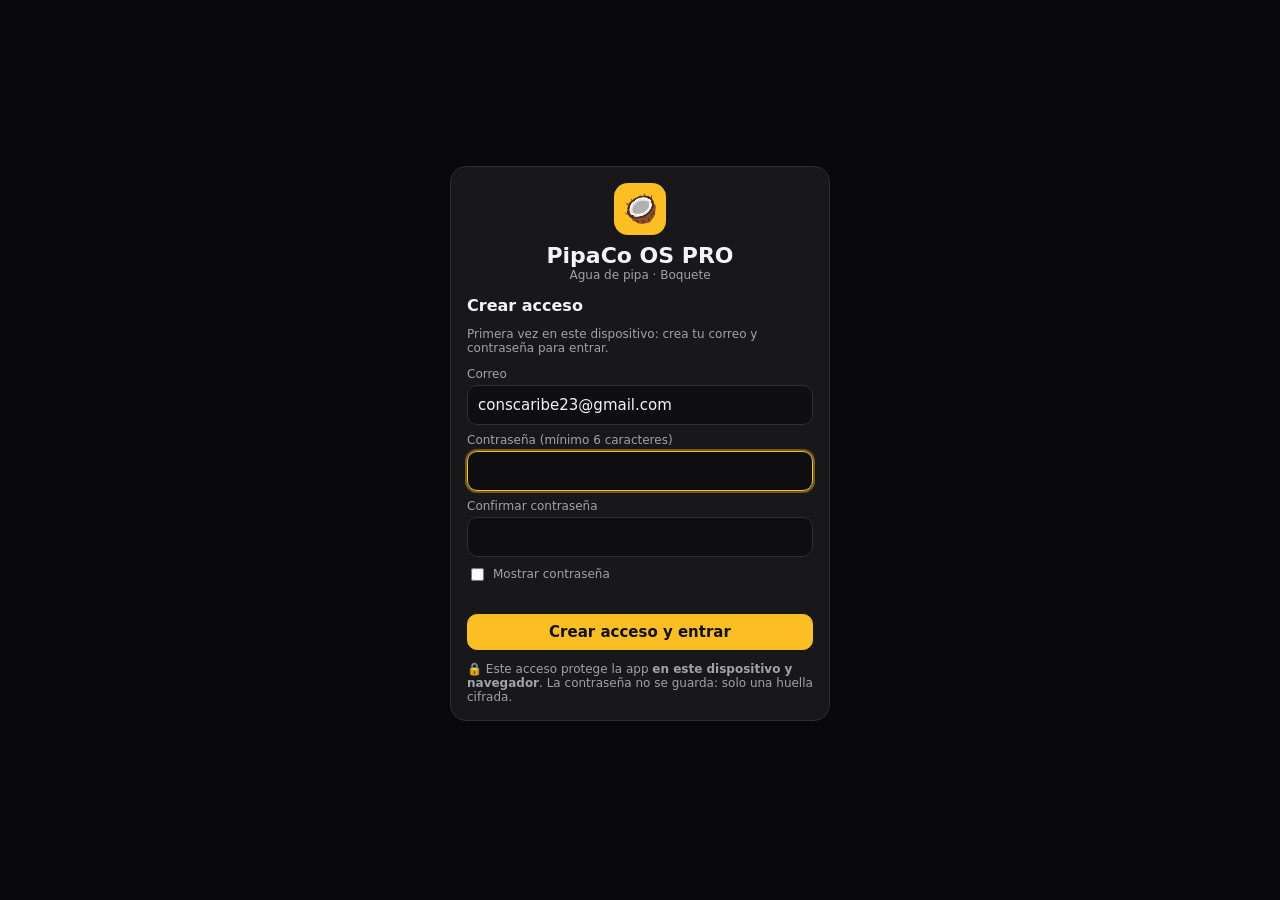
==== index.html @ 8b59c704 "PipaCo OS PRO v2" ====
<!DOCTYPE html>
<html lang="es-PA">
<head>
<meta charset="UTF-8">
<meta name="viewport" content="width=device-width, initial-scale=1, viewport-fit=cover">
<meta name="theme-color" content="#09090b">
<meta name="apple-mobile-web-app-capable" content="yes">
<title>PipaCo OS PRO</title>
<link rel="icon" href="data:image/svg+xml,<svg xmlns=%22http://www.w3.org/2000/svg%22 viewBox=%220 0 100 100%22><text y=%22.9em%22 font-size=%2290%22>🥥</text></svg>">
<style>:root{--bg:#09090b;--card:#18181b;--card2:#202024;--bd:#2e2e33;--tx:#f4f4f5;--mu:#a1a1aa;--ac:#fbbf24;--ac2:#f59e0b;--ok:#22c55e;--bad:#ef4444;--warn:#f97316;--info:#38bdf8}
*{box-sizing:border-box}html,body{margin:0;background:var(--bg);color:var(--tx);font-family:system-ui,-apple-system,"Segoe UI",Roboto,sans-serif;font-size:15px}
a{color:var(--ac)}button,input,select,textarea{font:inherit;color:inherit}
.app{display:flex;min-height:100vh}
.side{width:240px;flex-shrink:0;background:var(--card);border-right:1px solid var(--bd);position:sticky;top:0;height:100vh;overflow-y:auto;display:flex;flex-direction:column}
.brand{padding:18px;border-bottom:1px solid var(--bd);display:flex;gap:10px;align-items:center}
.logo{width:36px;height:36px;border-radius:10px;background:var(--ac);color:#111;display:flex;align-items:center;justify-content:center;font-size:20px}
.brand b{display:block;font-size:17px}.brand small{color:var(--mu);font-size:11px}
.nav{padding:10px;display:flex;flex-direction:column;gap:2px}
.nav button{background:none;border:0;text-align:left;padding:10px 12px;border-radius:10px;cursor:pointer;color:var(--mu);display:flex;gap:10px;align-items:center}
.nav button:hover{background:var(--card2);color:var(--tx)}.nav button.on{background:rgba(251,191,36,.12);color:var(--ac);font-weight:600}
.nav .badge{margin-left:auto}
main{flex:1;min-width:0;padding:20px 24px 90px}
.top{display:flex;align-items:center;gap:10px;flex-wrap:wrap;margin-bottom:16px}
.top h1{font-size:22px;margin:0;flex:1}
.card{background:var(--card);border:1px solid var(--bd);border-radius:16px;padding:16px;margin-bottom:14px}
.card h2{font-size:16px;margin:0 0 12px;display:flex;align-items:center;gap:8px;flex-wrap:wrap}
.card h2 .sp{flex:1}
.grid{display:grid;gap:12px}.g2{grid-template-columns:repeat(2,minmax(0,1fr))}.g3{grid-template-columns:repeat(3,minmax(0,1fr))}.g4{grid-template-columns:repeat(4,minmax(0,1fr))}
.kpi{background:var(--card);border:1px solid var(--bd);border-radius:14px;padding:14px}
.kpi .l{color:var(--mu);font-size:12px}.kpi .v{font-size:22px;font-weight:700;margin-top:4px}.kpi .s{color:var(--mu);font-size:12px;margin-top:2px}
.pos{color:var(--ok)}.neg{color:var(--bad)}.mu{color:var(--mu)}.ac{color:var(--ac)}.sm{font-size:12px}.r{text-align:right}.b{font-weight:700}
.btn{background:var(--card2);border:1px solid var(--bd);border-radius:10px;padding:8px 12px;cursor:pointer;white-space:nowrap;display:inline-flex;align-items:center;gap:6px;text-decoration:none;color:var(--tx)}
.btn:hover{border-color:#52525b}.btn.p{background:var(--ac);color:#111;border-color:var(--ac);font-weight:600}.btn.d{color:#fca5a5;border-color:#7f1d1d}.btn.ok{background:#14532d;border-color:#166534;color:#bbf7d0}
.btn.xs{padding:4px 8px;font-size:12px;border-radius:8px}.btn.lg{padding:14px 16px;font-size:16px;border-radius:12px}
.seg{display:inline-flex;background:var(--card2);border:1px solid var(--bd);border-radius:10px;padding:3px;gap:2px;flex-wrap:wrap}
.seg button{border:0;background:none;padding:6px 10px;border-radius:8px;cursor:pointer;color:var(--mu)}.seg button.on{background:var(--ac);color:#111;font-weight:600}
.badge{background:var(--bad);color:#fff;border-radius:999px;font-size:11px;padding:1px 7px;font-weight:700}
.tag{display:inline-block;border-radius:999px;font-size:11px;padding:2px 8px;border:1px solid var(--bd);white-space:nowrap}
.tag.ok{background:rgba(34,197,94,.12);color:#86efac;border-color:#166534}.tag.bad{background:rgba(239,68,68,.12);color:#fca5a5;border-color:#7f1d1d}.tag.warn{background:rgba(249,115,22,.12);color:#fdba74;border-color:#9a3412}.tag.info{background:rgba(56,189,248,.12);color:#7dd3fc;border-color:#075985}
.tbl{width:100%;overflow-x:auto}
table.rt{width:100%;border-collapse:collapse;font-size:14px}
table.rt th{text-align:left;color:var(--mu);font-weight:500;font-size:12px;padding:8px;border-bottom:1px solid var(--bd);white-space:nowrap}
table.rt td{padding:8px;border-bottom:1px solid #222226;vertical-align:middle}
table.rt td.num,table.rt th.num{text-align:right;white-space:nowrap}
table.rt tr.tot td{font-weight:700;border-top:2px solid var(--bd)}
.acts{display:flex;gap:4px;justify-content:flex-end;flex-wrap:wrap}
.alert{display:flex;gap:10px;align-items:flex-start;padding:10px 12px;border-radius:12px;margin-bottom:8px;border:1px solid}
.alert.bad{background:rgba(239,68,68,.08);border-color:#7f1d1d}.alert.warn{background:rgba(249,115,22,.08);border-color:#9a3412}.alert.info{background:rgba(56,189,248,.08);border-color:#075985}.alert.ok{background:rgba(34,197,94,.08);border-color:#166534}
.alert .t{flex:1}
.bar{height:12px;background:var(--card2);border-radius:999px;overflow:hidden;border:1px solid var(--bd)}.bar>div{height:100%;background:linear-gradient(90deg,var(--ac2),var(--ac))}
.empty{color:var(--mu);text-align:center;padding:24px 10px}
.fld{display:flex;flex-direction:column;gap:4px}.fld label{font-size:12px;color:var(--mu)}
.fld input,.fld select,.fld textarea,.inp{background:#0f0f12;border:1px solid var(--bd);border-radius:10px;padding:10px;width:100%;min-width:0}
.fld input:focus,.fld select:focus,.fld textarea:focus,.inp:focus{outline:2px solid rgba(251,191,36,.4);border-color:var(--ac)}
.fld.full{grid-column:1/-1}
.chk{display:flex!important;flex-direction:row!important;gap:8px;align-items:center;color:var(--tx)!important;font-size:14px!important;padding:8px 0}
.chk input{width:20px;height:20px}
.days{display:flex;gap:4px;flex-wrap:wrap}.days label{display:flex;align-items:center;gap:3px;background:var(--card2);border:1px solid var(--bd);border-radius:8px;padding:6px 8px;color:var(--tx);font-size:13px}
.modal-bg{position:fixed;inset:0;background:rgba(0,0,0,.7);z-index:50;display:flex;align-items:flex-start;justify-content:center;padding:20px;overflow-y:auto}
.modal{background:var(--card);border:1px solid var(--bd);border-radius:18px;width:100%;max-width:640px;padding:18px;margin:auto 0}
.modal h3{margin:0 0 14px;display:flex;align-items:center}.modal h3 span{flex:1}
.mgrid{display:grid;grid-template-columns:1fr 1fr;gap:12px}
.prev{background:#0f0f12;border:1px dashed var(--bd);border-radius:12px;padding:10px 12px;font-size:14px}
.mfoot{display:flex;gap:8px;justify-content:flex-end;margin-top:16px;flex-wrap:wrap}
.itrow{display:grid;grid-template-columns:2fr 1.4fr .8fr .9fr .9fr auto;gap:6px;align-items:center;margin-bottom:6px}
.itrow input,.itrow select{background:#0f0f12;border:1px solid var(--bd);border-radius:8px;padding:8px;min-width:0;width:100%}
.ithead{font-size:11px;color:var(--mu)}
.toast{position:fixed;left:50%;bottom:90px;transform:translateX(-50%);background:#14532d;color:#dcfce7;border:1px solid #166534;padding:10px 16px;border-radius:12px;z-index:80;box-shadow:0 10px 30px rgba(0,0,0,.5);max-width:90vw}
.toast.bad{background:#7f1d1d;border-color:#991b1b;color:#fee2e2}
.bnav{display:none}
.demo{background:#422006;border:1px solid #a16207;color:#fde68a;padding:10px 14px;border-radius:12px;margin-bottom:14px;display:flex;gap:10px;align-items:center;flex-wrap:wrap}
.chips{display:flex;gap:6px;flex-wrap:wrap}
.chip{border:1px solid var(--bd);background:var(--card2);border-radius:12px;padding:10px 14px;cursor:pointer;font-size:15px}
.chip.on{border-color:var(--ac);background:rgba(251,191,36,.15);color:var(--ac);font-weight:600}
.qty{display:flex;align-items:center;gap:8px}.qty button{width:48px;height:48px;border-radius:12px;border:1px solid var(--bd);background:var(--card2);font-size:22px;cursor:pointer}
.qty input{width:90px;text-align:center;font-size:22px;font-weight:700;background:#0f0f12;border:1px solid var(--bd);border-radius:12px;padding:8px}
.big{font-size:28px;font-weight:800}
.chart svg{width:100%;height:auto;display:block}
.legend{display:flex;gap:12px;flex-wrap:wrap;font-size:12px;color:var(--mu);margin-top:6px}.legend i{display:inline-block;width:10px;height:10px;border-radius:3px;margin-right:4px;vertical-align:middle}
.subtabs{display:flex;gap:6px;margin-bottom:12px;overflow-x:auto}
.row{display:flex;gap:8px;align-items:center;flex-wrap:wrap}
.thumb{width:44px;height:44px;object-fit:cover;border-radius:8px;border:1px solid var(--bd);cursor:pointer}
.sheet{position:fixed;inset:0;background:rgba(0,0,0,.6);z-index:40;display:flex;align-items:flex-end}
.sheet>div{background:var(--card);width:100%;border-radius:18px 18px 0 0;padding:14px;display:grid;grid-template-columns:repeat(3,1fr);gap:8px;padding-bottom:28px}
.sheet button{background:var(--card2);border:1px solid var(--bd);border-radius:12px;padding:14px 6px;cursor:pointer;display:flex;flex-direction:column;align-items:center;gap:4px;font-size:13px}
.sheet button span{font-size:22px}
@media(max-width:900px){.g4{grid-template-columns:repeat(2,minmax(0,1fr))}.g3{grid-template-columns:1fr 1fr}}
@media(max-width:760px){
 .side{display:none}main{padding:14px 12px 96px}
 .bnav{display:flex;position:fixed;bottom:0;left:0;right:0;background:var(--card);border-top:1px solid var(--bd);z-index:30;padding:6px 4px calc(6px + env(safe-area-inset-bottom))}
 .bnav button{flex:1;background:none;border:0;color:var(--mu);display:flex;flex-direction:column;align-items:center;font-size:11px;gap:2px;padding:4px 0;position:relative}
 .bnav button span{font-size:20px}.bnav button.on{color:var(--ac)}
 .bnav .badge{position:absolute;top:0;right:18%;font-size:10px}
 .g2,.g3{grid-template-columns:1fr}.mgrid{grid-template-columns:1fr}
 .top h1{font-size:19px}
 table.rt thead{display:none}
 table.rt,table.rt tbody,table.rt tr,table.rt td{display:block;width:100%}
 table.rt tr{background:var(--card2);border:1px solid var(--bd);border-radius:12px;margin-bottom:8px;padding:6px 10px}
 table.rt td{display:flex;justify-content:space-between;gap:10px;border:0;padding:4px 0;text-align:right}
 table.rt td::before{content:attr(data-l);color:var(--mu);font-size:12px;text-align:left}
 table.rt td.num{text-align:right}
 table.rt td.acts-td::before{content:""}
 table.rt tr.tot{background:rgba(251,191,36,.08)}
 .itrow{grid-template-columns:1fr 1fr;background:#0f0f12;border:1px solid var(--bd);border-radius:10px;padding:8px}
 .ithead{display:none}
 .modal-bg{padding:0}.modal{border-radius:0;min-height:100vh;max-width:none}
}
@media print{.side,.bnav,.btn,.seg{display:none!important}main{padding:0}body{background:#fff;color:#000}.card{border-color:#ccc;background:#fff}}
</style>
</head>
<body>
<div class="app" style="display:none">
 <aside class="side"><div class="brand"><div class="logo">🥥</div><div><b id="bname">PipaCo</b><small>OS PRO v2 · Agua de pipa · Boquete</small></div></div><nav class="nav" id="nav"></nav>
 <div style="margin-top:auto;padding:12px 16px;font-size:11px;color:#71717a">Funciona sin internet. Datos guardados en este navegador.<br><button class="btn xs" style="margin-top:8px" onclick="AUTH.cerrarSesion()">🔒 Cerrar sesión</button></div></aside>
 <main id="main"></main>
</div>
<nav class="bnav" id="bnav" style="display:none"></nav>
<div id="modal"></div>
<noscript>Activa JavaScript para usar PipaCo OS.</noscript>
<script>
'use strict';
/* ===================== PipaCo OS PRO v2 — núcleo ===================== */
const KEY='pipaco_os_v2';
const CANALES={carrito:'Carrito / carro',distribucion:'Distribución',embotellado:'Embotellado'};
const CANAL_ICO={carrito:'🛒',distribucion:'🚚',embotellado:'🧴'};
const CANAL_COLOR={carrito:'#f59e0b',distribucion:'#22c55e',embotellado:'#38bdf8'};
const METODOS=['Efectivo','Yappy','Transferencia','Tarjeta','Crédito'];
const METODOS_PAGO=['Efectivo','Yappy','Transferencia','Tarjeta'];
const TIPOS_PROD={compra:'Se compra y se vende (ej. pipa)',insumo:'Insumo (solo para producir)',producido:'Se produce con receta (ej. embotellado)'};
const ORIGEN_DEP=['Efectivo de ventas','Cobro a cliente (efectivo)','Aporte del dueño','Préstamo','Otro ingreso'];
const DIAS=['D','L','M','X','J','V','S'];
const DIAS_L=['domingo','lunes','martes','miércoles','jueves','viernes','sábado'];
const cuentaDe=m=>m==='Efectivo'?'Caja':m==='Crédito'?'Cuentas por cobrar':'Banco';

function hoy(d=new Date()){const z=new Date(d.getTime()-d.getTimezoneOffset()*60000);return z.toISOString().slice(0,10)} // fecha LOCAL (Panamá), no UTC
function addDays(s,n){const d=new Date(s+'T12:00:00');d.setDate(d.getDate()+n);return hoy(d)}
function diasEntre(a,b){return Math.round((new Date(b+'T12:00:00')-new Date(a+'T12:00:00'))/864e5)}
function uid(){return Date.now().toString(36)+Math.random().toString(36).slice(2,7)}
const num=v=>{if(typeof v==='number')return isFinite(v)?v:0;const n=parseFloat(String(v??'').replace(',','.'));return isFinite(n)?n:0};
const r2=n=>Math.round((n+Number.EPSILON)*100)/100;
const $f=n=>(n<-0.004?'-':'')+'$'+Math.abs(n).toLocaleString('es-PA',{minimumFractionDigits:2,maximumFractionDigits:2});
const nf=n=>(Math.round(n*100)/100).toLocaleString('es-PA',{maximumFractionDigits:2});
const pct=n=>isFinite(n)?(n*100).toFixed(1)+'%':'—';
const esc=s=>String(s??'').replace(/[&<>"']/g,c=>({'&':'&amp;','<':'&lt;','>':'&gt;','"':'&quot;',"'":'&#39;'}[c]));
const fmtF=s=>{if(!s)return'';const[y,m,d]=s.split('-');return `${d}/${m}/${y}`};
const MESES=['enero','febrero','marzo','abril','mayo','junio','julio','agosto','septiembre','octubre','noviembre','diciembre'];
const fmtMes=m=>{const[y,mm]=m.split('-');return MESES[+mm-1]+' '+y};
const lista=s=>String(s||'').split(',').map(x=>x.trim()).filter(Boolean);

function prodBase(o){return Object.assign({id:uid(),nombre:'',tipo:'compra',unidad:'unid.',stockInicial:0,stockMin:0,costoManual:0,precioCarrito:0,precioDistribucion:0,precioEmbotellado:0,itbms:0,costoExtra:0,r1p:'',r1c:0,r2p:'',r2c:0,r3p:'',r3c:0},o)}
function estadoInicial(){return{v:2,demo:false,creado:hoy(),config:{negocio:'PipaCo',propietario:'Luis Gabriel Delgado',telefono:'',ubicacion:'Boquete, Chiriquí',metaMensual:0,diasTrabajo:26,diasCreditoDef:15,fondoCaja:20,alertaEfectivo:150,saldoInicialCaja:0,saldoInicialBanco:0,fechaInicio:hoy(),itbmsCompraDef:7,horizonte:7,
 bancos:'Banco General, Banistmo, Caja de Ahorros, BAC, Banco Nacional',
 categoriasGasto:'Gasolina, Hielo, Sueldos y ayudantes, Alquiler, Permisos y trámites, Mantenimiento, Publicidad, Empaques y etiquetas, Machetes y herramientas, Otros',
 msgCobro:'Hola {cliente}, le saluda {negocio}. Le recordamos su saldo pendiente de {saldo} ({vencido} vencido). ¡Muchas gracias!',
 msgPedido:'Hola {cliente}, le confirma {negocio}: pedido de {cantidad} {producto} para el {fecha}. Total {total}. ¡Gracias!'},
 productos:[prodBase({id:'pipa',nombre:'Pipa (coco verde)',tipo:'compra',stockMin:30}),prodBase({id:'botella',nombre:'Botella vacía con tapa',tipo:'insumo',stockMin:50}),prodBase({id:'agua',nombre:'Agua de pipa embotellada',tipo:'producido',stockMin:12,r1p:'pipa',r1c:2,r2p:'botella',r2c:1})],
 ventas:[],produccion:[],ajustes:[],clientes:[],pedidos:[],recurrentes:[],cobros:[],gastos:[],facturas:[],depositos:[],fijos:[]}}

let S=cargar();
function cargar(){try{const raw=localStorage.getItem(KEY);if(raw){const d=JSON.parse(raw);const b=estadoInicial();const out=Object.assign(b,d);out.config=Object.assign(estadoInicial().config,d.config||{});
 ['ventas','produccion','ajustes','clientes','pedidos','recurrentes','cobros','gastos','facturas','depositos','fijos','productos'].forEach(k=>{if(!Array.isArray(out[k]))out[k]=[]});return out}}catch(e){console.warn('No se pudo leer',e)}return estadoInicial()}
let _calc=null;
function guardar(){_calc=null;S.actualizado=new Date().toISOString();try{localStorage.setItem(KEY,JSON.stringify(S))}catch(e){toast('⚠️ No se pudo guardar (memoria llena). Exporta un respaldo y borra fotos viejas.',1)}}

const P=id=>S.productos.find(p=>p.id===id);
const CL=id=>S.clientes.find(c=>c.id===id);
const nomP=id=>P(id)?.nombre||'(producto borrado)';
const nomC=id=>id?(CL(id)?.nombre||'(cliente borrado)'):'Público';
function receta(p){const r=[];[1,2,3].forEach(i=>{if(p['r'+i+'p']&&num(p['r'+i+'c'])>0)r.push({pid:p['r'+i+'p'],cant:num(p['r'+i+'c'])})});return r}
function precioCanal(p,canal){if(!p)return 0;return num(p[{carrito:'precioCarrito',distribucion:'precioDistribucion',embotellado:'precioEmbotellado'}[canal]])}
const vendibles=()=>S.productos.filter(p=>p.tipo!=='insumo');
function ajusteSigno(a){return a.tipoAj==='suma'?num(a.cant):-num(a.cant)}

/* ---------- Cálculo central: TODO se deriva de los registros ---------- */
function calc(){if(_calc)return _calc;const C=S.config,t=hoy();const PM={};S.productos.forEach(p=>PM[p.id]=p);
 const cQ={},cV={};
 S.facturas.forEach(f=>(f.items||[]).forEach(it=>{if(it.pid&&PM[it.pid]){cQ[it.pid]=(cQ[it.pid]||0)+num(it.cant);cV[it.pid]=(cV[it.pid]||0)+num(it.cant)*num(it.cu)}}));
 const costo={};const fuenteCosto={};
 const cost=(id,dep=0)=>{if(costo[id]!=null)return costo[id];const p=PM[id];if(!p||dep>6)return 0;let c;const rec=receta(p);
  if(p.tipo==='producido'&&rec.length){c=rec.reduce((a,r)=>a+cost(r.pid,dep+1)*r.cant,0)+num(p.costoExtra);fuenteCosto[id]='receta'}
  else if(cQ[id]>0){c=cV[id]/cQ[id];fuenteCosto[id]='facturas'}else{c=num(p.costoManual);fuenteCosto[id]='manual'}return costo[id]=c};
 S.productos.forEach(p=>cost(p.id));
 const stock={};S.productos.forEach(p=>stock[p.id]=num(p.stockInicial)+(cQ[p.id]||0));
 S.produccion.forEach(x=>{const p=PM[x.pid];if(!p)return;stock[p.id]+=num(x.cant);receta(p).forEach(r=>{if(stock[r.pid]!=null)stock[r.pid]-=r.cant*num(x.cant)})});
 const ajustes=S.ajustes.map(a=>{const s=ajusteSigno(a);if(stock[a.pid]!=null)stock[a.pid]+=s;return{...a,signo:s,valor:r2(s*(costo[a.pid]||0))}});
 const ventas=S.ventas.map(v=>{const total=r2(num(v.cant)*num(v.precio));const rate=num(v.itbms);const sub=r2(total/(1+rate/100));const c=r2(num(v.cant)*(costo[v.pid]||0));if(stock[v.pid]!=null)stock[v.pid]-=num(v.cant);
  return{...v,total,sub,itbmsM:r2(total-sub),costo:c,margen:r2(sub-c)}});
 // Cuentas por cobrar (FIFO: los cobros pagan primero las ventas más viejas)
 const cli={};S.clientes.forEach(c=>cli[c.id]={...c,credito:0,cobrado:0,saldo:0,vencido:0,compras:0,ultima:''});
 S.cobros.forEach(x=>{if(cli[x.cid])cli[x.cid].cobrado+=num(x.monto)});
 const resto={};Object.values(cli).forEach(c=>resto[c.id]=c.cobrado);
 ventas.forEach(v=>{const c=cli[v.cid];if(c){c.compras+=v.total;if(v.fecha>c.ultima)c.ultima=v.fecha}});
 ventas.filter(v=>v.metodo==='Crédito').sort((a,b)=>a.fecha<b.fecha?-1:1).forEach(v=>{const c=cli[v.cid];const dc=c&&c.diasCredito!==''&&c.diasCredito!=null?num(c.diasCredito):num(C.diasCreditoDef);v.venc=addDays(v.fecha,dc);let pag=0;if(c){pag=Math.min(v.total,resto[v.cid]);resto[v.cid]-=pag}v.pagado=r2(pag);v.pend=r2(v.total-pag);v.vencida=v.pend>0.004&&v.venc<t;if(c){c.credito+=v.total;c.saldo+=v.pend;if(v.vencida)c.vencido+=v.pend}});
 Object.values(cli).forEach(c=>{c.saldo=r2(c.saldo);c.vencido=r2(c.vencido);c.aFavor=r2(Math.max(0,resto[c.id]))});
 const facturas=S.facturas.map(f=>{const items=f.items||[];const sub=r2(items.reduce((a,i)=>a+num(i.cant)*num(i.cu),0));const inv=r2(items.filter(i=>i.pid&&PM[i.pid]).reduce((a,i)=>a+num(i.cant)*num(i.cu),0));const itb=r2(sub*num(f.itbms)/100);const total=r2(sub+itb);
  const vencida=!f.pagada&&f.venc&&f.venc<t;const porVencer=!f.pagada&&f.venc&&!vencida&&diasEntre(t,f.venc)<=3;return{...f,sub,inv,gastoM:r2(sub-inv),itbmsM:itb,total,vencida,porVencer}});
 const r={t,PM,costo,fuenteCosto,stock,ventas,ajustes,cli,facturas};
 r.libro=libroDiario(r);r.saldos=saldosCuentas(r.libro);_calc=r;return r}

/* ---------- Libro diario automático (partida doble) ---------- */
function libroDiario(r){const C=S.config,L=[];const add=(fecha,tipo,desc,lineas,ref)=>{lineas=lineas.filter(l=>Math.abs(l.d||0)>0.004||Math.abs(l.h||0)>0.004);if(lineas.length)L.push({fecha,tipo,desc,ref,lineas})};
 const invIni=S.productos.reduce((a,p)=>a+num(p.stockInicial)*(r.costo[p.id]||0),0);
 const cap=num(C.saldoInicialCaja)+num(C.saldoInicialBanco)+invIni;
 if(cap>0)add(C.fechaInicio||S.creado,'Apertura','Saldos iniciales',[{c:'Caja',d:num(C.saldoInicialCaja)},{c:'Banco',d:num(C.saldoInicialBanco)},{c:'Inventario',d:r2(invIni)},{c:'Capital',h:r2(cap)}]);
 r.ventas.forEach(v=>add(v.fecha,'Venta',`Venta ${CANALES[v.canal]||v.canal}: ${nf(num(v.cant))} ${nomP(v.pid)}${v.cid?' — '+nomC(v.cid):''} (${v.metodo})`,[{c:cuentaDe(v.metodo),d:v.total},{c:'Ventas — '+(CANALES[v.canal]||v.canal),h:v.sub},{c:'ITBMS por pagar',h:v.itbmsM},{c:'Costo de ventas',d:v.costo},{c:'Inventario',h:v.costo}],v.id));
 r.ajustes.forEach(a=>{if(a.valor<0)add(a.fecha,'Ajuste',`Merma/salida: ${nf(-a.signo)} ${nomP(a.pid)} (${a.motivo||''})`,[{c:'Mermas',d:-a.valor},{c:'Inventario',h:-a.valor}],a.id);else if(a.valor>0)add(a.fecha,'Ajuste',`Ajuste a favor: ${nf(a.signo)} ${nomP(a.pid)}`,[{c:'Inventario',d:a.valor},{c:'Otros ingresos',h:a.valor}],a.id)});
 S.cobros.forEach(x=>add(x.fecha,'Cobro',`Cobro a ${nomC(x.cid)} (${x.metodo})${x.referencia?' ref '+x.referencia:''}`,[{c:cuentaDe(x.metodo),d:num(x.monto)},{c:'Cuentas por cobrar',h:num(x.monto)}],x.id));
 r.facturas.forEach(f=>{add(f.fecha,'Compra',`Factura ${f.numero||''} — ${f.proveedor}`,[{c:'Inventario',d:f.inv},{c:'Gastos — Compras varias',d:f.gastoM},{c:'ITBMS crédito fiscal',d:f.itbmsM},{c:'Cuentas por pagar',h:f.total}],f.id);
  if(f.pagada)add(f.fechaPago||f.fecha,'Pago',`Pago factura ${f.numero||''} — ${f.proveedor} (${f.metodoPago||'Efectivo'})`,[{c:'Cuentas por pagar',d:f.total},{c:cuentaDe(f.metodoPago||'Efectivo'),h:f.total}],f.id)});
 S.gastos.forEach(g=>add(g.fecha,'Gasto',`${g.categoria}: ${g.descripcion||''} (${g.metodo})`,[{c:'Gastos — '+(g.categoria||'Otros'),d:num(g.monto)},{c:cuentaDe(g.metodo),h:num(g.monto)}],g.id));
 S.depositos.forEach(d=>{const o=d.origen||ORIGEN_DEP[0];const cr=o.startsWith('Efectivo')||o.startsWith('Cobro')?'Caja':o==='Aporte del dueño'?'Capital':o==='Préstamo'?'Préstamos por pagar':'Otros ingresos';add(d.fecha,'Depósito',`Depósito ${d.banco||''} ${d.referencia?'ref '+d.referencia:''} (${o})`,[{c:'Banco',d:num(d.monto)},{c:cr,h:num(d.monto)}],d.id)});
 L.sort((a,b)=>a.fecha<b.fecha?-1:a.fecha>b.fecha?1:0);return L}
function saldosCuentas(L,hasta,desde){const s={};L.forEach(e=>{if(hasta&&e.fecha>hasta)return;if(desde&&e.fecha<desde)return;e.lineas.forEach(l=>{s[l.c]=s[l.c]||{d:0,h:0};s[l.c].d+=l.d||0;s[l.c].h+=l.h||0})});return s}
const saldoDeudor=(s,c)=>s[c]?r2(s[c].d-s[c].h):0;

function estadoResultados(desde,hasta){const k=calc();const s=saldosCuentas(k.libro,hasta,desde);const R={ingresos:{},gastos:{},ventas:0,costo:0,mermas:0,otros:0,gastoT:0};
 Object.keys(s).forEach(c=>{const v=s[c];if(c.startsWith('Ventas — ')){R.ingresos[c.slice(9)]=r2(v.h-v.d);R.ventas+=v.h-v.d}else if(c==='Costo de ventas')R.costo+=v.d-v.h;else if(c==='Mermas')R.mermas+=v.d-v.h;else if(c==='Otros ingresos')R.otros+=v.h-v.d;else if(c.startsWith('Gastos — ')){R.gastos[c.slice(9)]=r2(v.d-v.h);R.gastoT+=v.d-v.h}});
 R.bruta=R.ventas-R.costo-R.mermas;R.neta=R.bruta-R.gastoT+R.otros;R.itbmsCobrado=s['ITBMS por pagar']?s['ITBMS por pagar'].h-s['ITBMS por pagar'].d:0;R.itbmsPagado=s['ITBMS crédito fiscal']?s['ITBMS crédito fiscal'].d-s['ITBMS crédito fiscal'].h:0;return R}
function flujoCaja(desde,hasta){const k=calc();const ent={},sal={};let E=0,Sa=0;k.libro.forEach(e=>{if(e.fecha<desde||e.fecha>hasta||e.tipo==='Apertura')return;let n=0;e.lineas.forEach(l=>{if(l.c==='Caja'||l.c==='Banco')n+=(l.d||0)-(l.h||0)});n=r2(n);if(Math.abs(n)<0.005)return;const cat=e.tipo==='Gasto'?'Gasto — '+(e.desc.split(':')[0]):e.tipo==='Depósito'?'Depósito (aporte/préstamo/otro)':e.tipo==='Venta'?'Ventas de contado':e.tipo==='Cobro'?'Cobros a clientes':e.tipo==='Pago'?'Pagos a proveedores':e.tipo;if(n>0){ent[cat]=(ent[cat]||0)+n;E+=n}else{sal[cat]=(sal[cat]||0)-n;Sa-=n}});return{ent,sal,E:r2(E),S:r2(Sa),neto:r2(E-Sa)}}

function rango(p){const t=hoy();if(p==='hoy')return[t,t];if(p==='ayer'){const y=addDays(t,-1);return[y,y]}if(p==='semana'){const d=new Date(t+'T12:00:00');const dow=(d.getDay()+6)%7;return[addDays(t,-dow),t]}if(p==='mes')return[t.slice(0,8)+'01',t];if(p==='30')return[addDays(t,-29),t];if(p==='anio')return[t.slice(0,5)+'01-01',t];return['0000-00-00','9999-99-99']}
function finMes(m){const[y,mm]=m.split('-').map(Number);return hoy(new Date(y,mm,0,12))}
function resumen(a,b){const k=calc();const vs=k.ventas.filter(v=>v.fecha>=a&&v.fecha<=b);const R={total:0,sub:0,costo:0,margen:0,cant:0,n:vs.length,itbms:0,canal:{}};
 Object.keys(CANALES).forEach(c=>R.canal[c]={total:0,sub:0,costo:0,margen:0,cant:0,gastos:0});
 vs.forEach(v=>{R.total+=v.total;R.sub+=v.sub;R.costo+=v.costo;R.margen+=v.margen;R.cant+=num(v.cant);R.itbms+=v.itbmsM;const c=R.canal[v.canal];if(c){c.total+=v.total;c.sub+=v.sub;c.costo+=v.costo;c.margen+=v.margen;c.cant+=num(v.cant)}});
 const gs=S.gastos.filter(g=>g.fecha>=a&&g.fecha<=b);R.gastos=gs.reduce((s,g)=>s+num(g.monto),0);gs.forEach(g=>{if(R.canal[g.canal])R.canal[g.canal].gastos+=num(g.monto)});
 R.gastos+=k.facturas.filter(f=>f.fecha>=a&&f.fecha<=b).reduce((s,f)=>s+f.gastoM,0);
 R.mermas=-k.ajustes.filter(x=>x.fecha>=a&&x.fecha<=b&&x.valor<0).reduce((s,x)=>s+x.valor,0);
 R.utilidad=R.margen-R.gastos-R.mermas;return R}
function puntoEquilibrio(){const k=calc();const fijos=S.fijos.reduce((a,f)=>a+num(f.monto),0);const[a,b]=rango('30');const vs=k.ventas.filter(v=>v.fecha>=a&&v.fecha<=b);let cu,precio,fuente;
 const q=vs.reduce((s,v)=>s+num(v.cant),0);
 if(q>0){precio=vs.reduce((s,v)=>s+v.sub,0)/q;cu=vs.reduce((s,v)=>s+v.costo,0)/q;fuente='mezcla real de ventas de los últimos 30 días'}
 else{const p=P('pipa')||vendibles()[0];precio=precioCanal(p,'carrito');cu=p?k.costo[p.id]||0:0;fuente='precio de carrito de la pipa (aún no hay ventas)'}
 const contrib=precio-cu;const unidades=contrib>0?Math.ceil(fijos/contrib):Infinity;const dinero=contrib>0&&precio>0?fijos/(contrib/precio):Infinity;const dt=num(S.config.diasTrabajo)||26;
 return{fijos,precio,cu,contrib,unidades,dinero,porDia:isFinite(unidades)?Math.ceil(unidades/dt):Infinity,fuente,dt}}

function alertas(){const k=calc(),t=k.t,A=[];
 S.productos.forEach(p=>{const s=k.stock[p.id];if(s<0)A.push(['bad',`Stock negativo de <b>${esc(p.nombre)}</b>: ${nf(s)}. Revisa compras/ventas o registra la factura que falta.`,'inventario']);else if(s<=num(p.stockMin))A.push(['warn',`Stock bajo de <b>${esc(p.nombre)}</b>: quedan ${nf(s)} (mínimo ${nf(num(p.stockMin))}).`,'inventario'])});
 Object.values(k.cli).filter(c=>c.vencido>0).forEach(c=>A.push(['bad',`<b>${esc(c.nombre)}</b> tiene ${$f(c.vencido)} vencido (saldo total ${$f(c.saldo)}).`,'clientes:cobros']));
 k.facturas.filter(f=>f.vencida).forEach(f=>A.push(['bad',`Factura vencida de <b>${esc(f.proveedor)}</b> ${esc(f.numero||'')}: ${$f(f.total)} (venció ${fmtF(f.venc)}).`,'compras']));
 k.facturas.filter(f=>f.porVencer).forEach(f=>A.push(['warn',`Factura de <b>${esc(f.proveedor)}</b> vence el ${fmtF(f.venc)}: ${$f(f.total)}.`,'compras']));
 const pa=S.pedidos.filter(p=>p.estado==='Pendiente'&&p.fecha<t).length;if(pa)A.push(['bad',`${pa} pedido(s) atrasado(s) sin entregar.`,'clientes:pedidos']);
 const ph=S.pedidos.filter(p=>p.estado==='Pendiente'&&p.fecha===t);if(ph.length)A.push(['info',`Hoy toca entregar ${ph.length} pedido(s): ${ph.reduce((a,p)=>a+num(p.cant),0)} unidades.`,'clientes:pedidos']);
 const caja=saldoDeudor(k.saldos,'Caja');const pend=caja-num(S.config.fondoCaja);if(pend>=num(S.config.alertaEfectivo)&&num(S.config.alertaEfectivo)>0)A.push(['warn',`Tienes ${$f(pend)} en efectivo pendiente por depositar.`,'depositos']);
 vendibles().forEach(p=>{if(!precioCanal(p,'carrito')&&!precioCanal(p,'distribucion')&&!precioCanal(p,'embotellado'))A.push(['info',`Falta poner el precio de <b>${esc(p.nombre)}</b> en Configuración.`,'config'])});
 if(!S.fijos.length)A.push(['info','Agrega tus gastos fijos mensuales (Configuración) para calcular el punto de equilibrio.','config']);
 const meta=num(S.config.metaMensual);if(meta>0){const[a,b]=rango('mes');const v=resumen(a,b).total;const d=+t.slice(8);const dm=+finMes(t.slice(0,7)).slice(8);if(v<meta*d/dm*0.9)A.push(['warn',`Vas atrasado con la meta del mes: ${$f(v)} de ${$f(meta)} (${pct(v/meta)}). Esperado a hoy: ${$f(meta*d/dm)}.`,'inicio'])}
 return A}

/* ---------- Pedidos recurrentes: se generan solos ---------- */
function generarRecurrentes(){const t=hoy();const lim=addDays(t,num(S.config.horizonte)||7);let n=0;
 S.recurrentes.forEach(r=>{if(!r.activo)return;let d=r.generadoHasta?addDays(r.generadoHasta,1):t;if(r.desde&&d<r.desde)d=r.desde;if(d<t)d=t;
  while(d<=lim){const dow=new Date(d+'T12:00:00').getDay();if((r.dias||[]).includes(dow)&&!S.pedidos.some(p=>p.recId===r.id&&p.fecha===d)){S.pedidos.push({id:uid(),cid:r.cid,pid:r.pid,cant:num(r.cant),precio:r.precio,fecha:d,estado:'Pendiente',recId:r.id,notas:'Automático (pedido recurrente)'});n++}r.generadoHasta=d;d=addDays(d,1)}});
 return n}

/* ===================== Formularios, Editar / Eliminar ===================== */
const optProd=(filtro)=>()=>(filtro?S.productos.filter(filtro):S.productos).map(p=>[p.id,p.nombre]);
const optCli=(vacio)=>()=>[...(vacio?[['',vacio]]:[]),...S.clientes.map(c=>[c.id,c.nombre])];
const optCanal=()=>Object.entries(CANALES);
const ITB_V=[[0,'0% (exento)'],[7,'7%'],[10,'10%']];
const ITB_C=[[7,'7% (general)'],[0,'0% (exento)'],[10,'10%'],[15,'15%']];
const optCat=()=>lista(S.config.categoriasGasto);
const optBanco=()=>lista(S.config.bancos);

const SCHEMAS={
 ventas:{titulo:'Venta',campos:[
  {k:'fecha',label:'Fecha',type:'date',req:1,def:()=>hoy()},
  {k:'canal',label:'Canal',type:'select',options:optCanal,def:'carrito'},
  {k:'pid',label:'Producto',type:'select',options:optProd(p=>p.tipo!=='insumo'),req:1,def:()=>vendibles()[0]?.id},
  {k:'cant',label:'Cantidad',type:'number',req:1,def:1},
  {k:'precio',label:'Precio unitario $ (incluye ITBMS)',type:'number',req:1,def:v=>precioCanal(P(v.pid),v.canal)},
  {k:'metodo',label:'Forma de pago',type:'select',options:METODOS,def:'Efectivo'},
  {k:'cid',label:'Cliente',type:'select',options:optCli('Público / sin cliente'),def:''},
  {k:'itbms',label:'ITBMS',type:'select',options:ITB_V,def:v=>num(P(v.pid)?.itbms)},
  {k:'notas',label:'Notas',type:'text',full:1}],
  auto(k,v,set){if(k==='canal'||k==='pid'){set('precio',precioCanal(P(v.pid),v.canal));set('itbms',num(P(v.pid)?.itbms))}if(k==='cid'&&v.cid&&v.canal==='carrito')set('canal','distribucion')},
  preview(v,old){const k=calc();const tot=num(v.cant)*num(v.precio);const sub=tot/(1+num(v.itbms)/100);const c=num(v.cant)*(k.costo[v.pid]||0);const disp=(k.stock[v.pid]??0)+(old&&old.pid===v.pid?num(old.cant):0);
   return `Total <b>${$f(tot)}</b> · Costo ${$f(c)} · Ganancia <b class="${sub-c>=0?'pos':'neg'}">${$f(sub-c)}</b> (${pct(sub?(sub-c)/sub:NaN)})<br><span class="mu">Stock disponible de ${esc(nomP(v.pid))}: ${nf(disp)} → queda ${nf(disp-num(v.cant))}</span>`},
  validar(v){if(num(v.cant)<=0)return'La cantidad debe ser mayor que 0';if(num(v.precio)<0)return'Precio inválido';if(v.metodo==='Crédito'&&!v.cid)return'Para vender a crédito elige el cliente (para poder cobrarle después).'},
  avisar(v,old){const k=calc();const disp=(k.stock[v.pid]??0)+(old&&old.pid===v.pid?num(old.cant):0);if(num(v.cant)>disp)return`Solo hay ${nf(disp)} de ${nomP(v.pid)} en inventario. ¿Registrar la venta igual? (el stock quedará negativo)`;if(!num(v.precio))return'El precio está en $0. ¿Guardar igual?'},
  despues(v){if(v.pedidoId){const p=S.pedidos.find(x=>x.id===v.pedidoId);if(p)Object.assign(p,{cant:v.cant,precio:v.precio,cid:v.cid,pid:v.pid})}},
  alBorrar(v){if(v.pedidoId){const p=S.pedidos.find(x=>x.id===v.pedidoId);if(p){p.estado='Pendiente';p.ventaId=null}}},
  msgBorrar:v=>`¿Eliminar la venta de ${nf(num(v.cant))} ${nomP(v.pid)} (${$f(num(v.cant)*num(v.precio))}) del ${fmtF(v.fecha)}?${v.pedidoId?' El pedido vinculado volverá a "Pendiente".':''} El inventario se repone solo.`},
 productos:{titulo:'Producto',campos:[
  {k:'nombre',label:'Nombre',type:'text',req:1,full:1},
  {k:'tipo',label:'Tipo',type:'select',options:()=>Object.entries(TIPOS_PROD),def:'compra',full:1},
  {k:'unidad',label:'Unidad',type:'text',def:'unid.'},
  {k:'stockInicial',label:'Stock inicial (lo que ya tenías)',type:'number',def:0},
  {k:'stockMin',label:'Stock mínimo (alerta)',type:'number',def:0},
  {k:'costoManual',label:'Costo unitario $ (si aún no hay facturas)',type:'number',def:0,show:v=>v.tipo!=='producido'},
  {k:'precioCarrito',label:'Precio carrito $',type:'number',def:0,show:v=>v.tipo!=='insumo'},
  {k:'precioDistribucion',label:'Precio distribución $',type:'number',def:0,show:v=>v.tipo!=='insumo'},
  {k:'precioEmbotellado',label:'Precio canal embotellado $',type:'number',def:0,show:v=>v.tipo!=='insumo'},
  {k:'itbms',label:'ITBMS en ventas',type:'select',options:ITB_V,def:0,show:v=>v.tipo!=='insumo'},
  {k:'r1p',label:'Receta: insumo 1',type:'select',options:()=>[['','—'],...S.productos.map(p=>[p.id,p.nombre])],show:v=>v.tipo==='producido'},{k:'r1c',label:'Cantidad por unidad',type:'number',show:v=>v.tipo==='producido'},
  {k:'r2p',label:'Receta: insumo 2',type:'select',options:()=>[['','—'],...S.productos.map(p=>[p.id,p.nombre])],show:v=>v.tipo==='producido'},{k:'r2c',label:'Cantidad por unidad',type:'number',show:v=>v.tipo==='producido'},
  {k:'r3p',label:'Receta: insumo 3',type:'select',options:()=>[['','—'],...S.productos.map(p=>[p.id,p.nombre])],show:v=>v.tipo==='producido'},{k:'r3c',label:'Cantidad por unidad',type:'number',show:v=>v.tipo==='producido'},
  {k:'costoExtra',label:'Costo extra por unidad $ (etiqueta, hielo, sello…)',type:'number',def:0,show:v=>v.tipo==='producido'}],
  preview(v,old){const k=calc();let c;if(v.tipo==='producido'){c=receta(v).reduce((a,r)=>a+(k.costo[r.pid]||0)*r.cant,0)+num(v.costoExtra)}else c=old&&k.fuenteCosto[old.id]==='facturas'?k.costo[old.id]:num(v.costoManual);
   const m=c2=>{const p=num(v[c2]);return p?`${$f(p-c)} (${pct((p-c)/p)})`:'—'};
   return `Costo unitario: <b>${$f(c)}</b>${old&&k.fuenteCosto[old.id]==='facturas'?' <span class="mu">(promedio de tus facturas)</span>':''}${v.tipo!=='insumo'?`<br>Ganancia por unidad — carrito: ${m('precioCarrito')} · distribución: ${m('precioDistribucion')} · embotellado: ${m('precioEmbotellado')}`:''}`},
  validar(v,old){if(v.tipo==='producido'&&!receta(v).length)return'Un producto producido necesita al menos un insumo en la receta.';if(old&&receta(v).some(r=>r.pid===old.id))return'La receta no puede usar el mismo producto.'},
  puedeBorrar(p){const n=S.ventas.filter(v=>v.pid===p.id).length+S.facturas.filter(f=>(f.items||[]).some(i=>i.pid===p.id)).length+S.produccion.filter(x=>x.pid===p.id).length+S.ajustes.filter(x=>x.pid===p.id).length+S.pedidos.filter(x=>x.pid===p.id).length+S.recurrentes.filter(x=>x.pid===p.id).length;const enReceta=S.productos.some(q=>q.id!==p.id&&receta(q).some(r=>r.pid===p.id));
   if(n||enReceta)return`No se puede eliminar "${p.nombre}": está usado en ${n} registro(s)${enReceta?' y en una receta':''}. Puedes editarlo (cambiarle el nombre) en su lugar.`}},
 produccion:{titulo:'Producción (embotellado)',campos:[
  {k:'fecha',label:'Fecha',type:'date',req:1,def:()=>hoy()},
  {k:'pid',label:'Producto producido',type:'select',options:optProd(p=>p.tipo==='producido'),req:1,def:()=>S.productos.find(p=>p.tipo==='producido')?.id},
  {k:'cant',label:'Unidades producidas',type:'number',req:1,def:1},{k:'notas',label:'Notas / lote',type:'text'}],
  preview(v,old){const p=P(v.pid);if(!p)return'';const k=calc();return'Descuenta del inventario: '+receta(p).map(r=>{const disp=(k.stock[r.pid]??0)+(old&&old.pid===v.pid?r.cant*num(old.cant):0);const need=r.cant*num(v.cant);return`${nf(need)} ${esc(nomP(r.pid))} <span class="${need>disp?'neg':'mu'}">(hay ${nf(disp)})</span>`}).join(' · ')+`<br>Costo por unidad: ${$f(k.costo[v.pid]||0)}`},
  validar(v){if(num(v.cant)<=0)return'Cantidad inválida'}},
 ajustes:{titulo:'Ajuste de inventario / merma',campos:[
  {k:'fecha',label:'Fecha',type:'date',req:1,def:()=>hoy()},{k:'pid',label:'Producto',type:'select',options:optProd(),req:1,def:'pipa'},
  {k:'tipoAj',label:'Tipo',type:'select',options:[['resta','Resta (merma, dañada, regalo, degustación)'],['suma','Suma (corrección / conteo)']],def:'resta'},
  {k:'cant',label:'Cantidad',type:'number',req:1,def:1},{k:'motivo',label:'Motivo',type:'select',options:['Merma / dañada','Regalo / degustación','Conteo físico','Robo / pérdida','Otro'],def:'Merma / dañada'},{k:'notas',label:'Notas',type:'text'}],
  validar(v){if(num(v.cant)<=0)return'Cantidad inválida'}},
 clientes:{titulo:'Cliente de distribución',campos:[
  {k:'nombre',label:'Nombre del negocio',type:'text',req:1,full:1},{k:'tipo',label:'Tipo',type:'select',options:['Restaurante','Hotel','Tienda / minisúper','Cafetería','Juguería','Evento','Otro'],def:'Restaurante'},
  {k:'contacto',label:'Persona de contacto',type:'text'},{k:'telefono',label:'Teléfono / WhatsApp',type:'text'},{k:'direccion',label:'Dirección',type:'text'},
  {k:'diasCredito',label:'Días de crédito',type:'number',def:()=>num(S.config.diasCreditoDef)},{k:'metodoDef',label:'Forma de pago habitual',type:'select',options:METODOS,def:'Crédito'},{k:'notas',label:'Notas',type:'text',full:1}],
  puedeBorrar(c){const n=S.ventas.filter(v=>v.cid===c.id).length+S.cobros.filter(x=>x.cid===c.id).length;if(n)return`No se puede eliminar "${c.nombre}": tiene ${n} venta(s)/cobro(s) registrados (se perdería la contabilidad). Puedes editarlo.`},
  alBorrar(c){S.pedidos=S.pedidos.filter(p=>p.cid!==c.id);S.recurrentes=S.recurrentes.filter(r=>r.cid!==c.id)},msgBorrar:c=>`¿Eliminar el cliente "${c.nombre}" y sus pedidos pendientes/recurrentes?`},
 pedidos:{titulo:'Pedido',campos:[
  {k:'fecha',label:'Fecha de entrega',type:'date',req:1,def:()=>hoy()},{k:'cid',label:'Cliente',type:'select',options:optCli(),req:1,def:()=>S.clientes[0]?.id},
  {k:'pid',label:'Producto',type:'select',options:optProd(p=>p.tipo!=='insumo'),req:1,def:'pipa'},{k:'cant',label:'Cantidad',type:'number',req:1,def:10},
  {k:'precio',label:'Precio unitario $ (vacío = precio de distribución)',type:'number'},
  {k:'estado',label:'Estado',type:'select',options:['Pendiente','Entregado','Cancelado'],def:'Pendiente'},{k:'notas',label:'Notas',type:'text',full:1}],
  preview(v){const pr=v.precio!==''&&v.precio!=null?num(v.precio):precioCanal(P(v.pid),'distribucion');return`Total del pedido: <b>${$f(num(v.cant)*pr)}</b> (${$f(pr)} c/u)`},
  validar(v){if(num(v.cant)<=0)return'Cantidad inválida'},
  despues(p,old){if(p.estado==='Entregado'&&!p.ventaId)entregarPedido(p.id,true);else if(p.ventaId){const v=S.ventas.find(x=>x.id===p.ventaId);if(p.estado!=='Entregado'){S.ventas=S.ventas.filter(x=>x.id!==p.ventaId);p.ventaId=null}else if(v)Object.assign(v,{cant:p.cant,precio:p.precio!==''&&p.precio!=null?num(p.precio):v.precio,cid:p.cid,pid:p.pid})}},
  alBorrar(p){if(p.ventaId)S.ventas=S.ventas.filter(x=>x.id!==p.ventaId)},msgBorrar:p=>`¿Eliminar el pedido de ${nomC(p.cid)} (${nf(num(p.cant))} ${nomP(p.pid)}, ${fmtF(p.fecha)})?${p.ventaId?' También se eliminará la venta que generó y el inventario se repone.':''}`},
 recurrentes:{titulo:'Pedido recurrente',campos:[
  {k:'cid',label:'Cliente',type:'select',options:optCli(),req:1,def:()=>S.clientes[0]?.id},{k:'pid',label:'Producto',type:'select',options:optProd(p=>p.tipo!=='insumo'),req:1,def:'pipa'},
  {k:'cant',label:'Cantidad cada vez',type:'number',req:1,def:10},{k:'precio',label:'Precio unitario $ (vacío = precio de distribución)',type:'number'},
  {k:'dias',label:'Días de entrega',type:'days',req:1,full:1,def:[2]},{k:'desde',label:'Empieza',type:'date',def:()=>hoy()},{k:'activo',label:'Activo (generar pedidos automáticamente)',type:'check',def:true},{k:'notas',label:'Notas',type:'text',full:1}],
  preview(v){return`Se crearán pedidos automáticos los <b>${(v.dias||[]).map(d=>DIAS_L[d]).join(', ')||'—'}</b>, con ${num(S.config.horizonte)||7} días de anticipación.`},
  validar(v){if(!(v.dias||[]).length)return'Elige al menos un día';if(num(v.cant)<=0)return'Cantidad inválida'},
  despues(r){const t=hoy();S.pedidos=S.pedidos.filter(p=>!(p.recId===r.id&&p.estado==='Pendiente'&&p.fecha>=t));r.generadoHasta=addDays(t,-1);generarRecurrentes()},
  alBorrar(r){const t=hoy();S.pedidos=S.pedidos.filter(p=>!(p.recId===r.id&&p.estado==='Pendiente'&&p.fecha>=t))},msgBorrar:r=>`¿Eliminar el pedido recurrente de ${nomC(r.cid)}? Se borran también sus pedidos pendientes futuros.`},
 cobros:{titulo:'Cobro a cliente',campos:[
  {k:'fecha',label:'Fecha',type:'date',req:1,def:()=>hoy()},{k:'cid',label:'Cliente',type:'select',options:optCli(),req:1,def:()=>S.clientes[0]?.id},
  {k:'monto',label:'Monto $',type:'number',req:1},{k:'metodo',label:'Forma de pago',type:'select',options:METODOS_PAGO,def:'Efectivo'},{k:'referencia',label:'Referencia / # Yappy',type:'text'},{k:'notas',label:'Notas',type:'text'}],
  preview(v,old){const c=calc().cli[v.cid];if(!c)return'';const s=c.saldo+(old&&old.cid===v.cid?num(old.monto):0);return`Saldo del cliente antes de este cobro: <b>${$f(s)}</b> → queda ${$f(s-num(v.monto))}`},
  validar(v){if(num(v.monto)<=0)return'Monto inválido'}},
 gastos:{titulo:'Gasto',campos:[
  {k:'fecha',label:'Fecha',type:'date',req:1,def:()=>hoy()},{k:'categoria',label:'Categoría',type:'select',options:optCat,def:()=>optCat()[0]},
  {k:'descripcion',label:'Descripción',type:'text'},{k:'monto',label:'Monto $',type:'number',req:1},
  {k:'metodo',label:'Pagado con',type:'select',options:METODOS_PAGO,def:'Efectivo'},{k:'canal',label:'Canal (para margen por canal)',type:'select',options:()=>[['general','General (todo el negocio)'],...optCanal()],def:'general'},{k:'notas',label:'Notas',type:'text',full:1}],
  validar(v){if(num(v.monto)<=0)return'Monto inválido'}},
 facturas:{titulo:'Factura de compra',campos:[
  {k:'proveedor',label:'Proveedor',type:'text',req:1},{k:'numero',label:'Número de factura',type:'text'},
  {k:'fecha',label:'Fecha de factura',type:'date',req:1,def:()=>hoy()},{k:'venc',label:'Fecha de vencimiento',type:'date',def:()=>hoy()},
  {k:'itbms',label:'ITBMS',type:'select',options:ITB_C,def:()=>num(S.config.itbmsCompraDef)},
  {k:'items',label:'Detalle (lo que es pipa/botella suma al inventario; lo demás va a gastos)',type:'items',full:1},
  {k:'pagada',label:'Factura pagada',type:'check',def:false},{k:'fechaPago',label:'Fecha de pago',type:'date',def:()=>hoy(),show:v=>v.pagada},
  {k:'metodoPago',label:'Pagada con',type:'select',options:METODOS_PAGO,def:'Efectivo',show:v=>v.pagada},
  {k:'foto',label:'Foto de la factura',type:'foto',full:1},{k:'notas',label:'Notas',type:'text',full:1}],
  preview(v){const it=v.items||[];const sub=it.reduce((a,i)=>a+num(i.cant)*num(i.cu),0);const itb=sub*num(v.itbms)/100;const inv=it.filter(i=>i.pid).map(i=>`+${nf(num(i.cant))} ${esc(nomP(i.pid))}`);
   return`Subtotal ${$f(sub)} · ITBMS ${$f(itb)} · <b>Total ${$f(sub+itb)}</b>${inv.length?'<br><span class="pos">Inventario: '+inv.join(', ')+'</span>':''}`},
  validar(v){if(!(v.items||[]).some(i=>num(i.cant)>0))return'Agrega al menos una línea con cantidad'},
  alBorrar(f){if(f.foto)IDB.del(f.id)},msgBorrar:f=>`¿Eliminar la factura ${f.numero||''} de ${f.proveedor}? Lo que sumó al inventario se descuenta.`},
 depositos:{titulo:'Depósito bancario',campos:[
  {k:'fecha',label:'Fecha',type:'date',req:1,def:()=>hoy()},{k:'banco',label:'Banco / cuenta',type:'select',options:optBanco,def:()=>optBanco()[0]},
  {k:'monto',label:'Monto $',type:'number',req:1},{k:'referencia',label:'Referencia / # comprobante',type:'text'},
  {k:'origen',label:'Origen del dinero',type:'select',options:ORIGEN_DEP,def:ORIGEN_DEP[0]},{k:'notas',label:'Notas',type:'text'}],
  preview(v,old){const k=calc();const caja=saldoDeudor(k.saldos,'Caja')+(old&&ORIGEN_DEP.indexOf(old.origen)<2?num(old.monto):0);const p=r2(caja-num(S.config.fondoCaja));return`Efectivo en caja: ${$f(caja)} (fondo de cambio ${$f(num(S.config.fondoCaja))}) → <b>por depositar ${$f(p)}</b> <button type="button" class="btn xs" onclick="A.setVal('monto',${Math.max(0,p)})">Usar</button>`},
  validar(v){if(num(v.monto)<=0)return'Monto inválido'}},
 fijos:{titulo:'Gasto fijo mensual',campos:[{k:'concepto',label:'Concepto (alquiler, sueldo, permiso…)',type:'text',req:1},{k:'monto',label:'Monto mensual $',type:'number',req:1}]}
};

/* ---------- Modal de formulario genérico ---------- */
let FORM=null;
function abrirForm(col,id,pre){const sc=SCHEMAS[col];const old=id?S[col].find(x=>x.id===id):null;const v={};
 sc.campos.forEach(f=>{let val=old?old[f.k]:(pre&&f.k in pre?pre[f.k]:(typeof f.def==='function'?f.def(v):f.def));if(val===undefined)val=f.type==='check'?false:f.type==='items'?[]:f.type==='days'?[]:'';v[f.k]=val});
 if(col==='facturas'&&!old&&!(pre&&pre.items))v.items=[{pid:'pipa',desc:'',cant:'',cu:''}];
 FORM={col,id,old,foto:null,quitarFoto:false};
 const h=`<div class="modal-bg" id="mbg"><form class="modal" id="mform" autocomplete="off"><h3><span>${old?'Editar':'Nuevo'}: ${esc(sc.titulo)}</span><button type="button" class="btn xs" onclick="A.cerrar()">✕</button></h3>
 <div class="mgrid">${sc.campos.map(f=>campoHTML(f,v[f.k],old)).join('')}</div>${sc.preview?'<div class="prev" id="mprev" style="margin-top:12px"></div>':''}
 <div class="mfoot">${old?`<button type="button" class="btn d" onclick="A.borrar('${col}','${old.id}')">🗑 Eliminar</button><span style="flex:1"></span>`:''}<button type="button" class="btn" onclick="A.cerrar()">Cancelar</button><button type="submit" class="btn p">💾 Guardar</button></div></form></div>`;
 document.getElementById('modal').innerHTML=h;const fm=document.getElementById('mform');
 fm.addEventListener('input',e=>formCambio(e));fm.addEventListener('change',e=>formCambio(e));fm.addEventListener('submit',e=>{e.preventDefault();guardarForm()});
 formCambio();if(col==='facturas'&&old&&old.foto)IDB.get(old.id).then(d=>{const el=document.getElementById('fotoPrev');if(d&&el)el.innerHTML=`<img src="${d}" class="thumb" style="width:90px;height:90px" onclick="A.verFoto('${old.id}')"> <label class="chk"><input type="checkbox" id="quitarFoto"> Quitar foto</label>`})}
function campoHTML(f,val,old){const id='f_'+f.k;const lab=`<label for="${id}">${esc(f.label)}${f.req?' *':''}</label>`;let inp;
 const opts=()=>{const o=typeof f.options==='function'?f.options():f.options;return o.map(x=>Array.isArray(x)?x:[x,x]).map(([a,b])=>`<option value="${esc(a)}"${String(a)===String(val)?' selected':''}>${esc(b)}</option>`).join('')};
 switch(f.type){
  case'select':inp=`<select id="${id}" name="${f.k}">${opts()}</select>`;break;
  case'check':return`<div class="fld ${f.full?'full':''}" data-k="${f.k}"><label class="chk"><input type="checkbox" id="${id}" name="${f.k}"${val?' checked':''}> ${esc(f.label)}</label></div>`;
  case'days':inp=`<div class="days">${[1,2,3,4,5,6,0].map(d=>`<label><input type="checkbox" name="dias" value="${d}"${(val||[]).includes(d)?' checked':''}>${DIAS_L[d].slice(0,3)}</label>`).join('')}</div>`;break;
  case'textarea':inp=`<textarea id="${id}" name="${f.k}" rows="3">${esc(val)}</textarea>`;break;
  case'foto':inp=`<div class="row"><label class="btn">📷 Tomar foto<input type="file" id="${id}" accept="image/*" capture="environment" style="display:none" onchange="A.fotoSel(this)"></label><label class="btn">🖼️ Subir de galería<input type="file" accept="image/*" style="display:none" onchange="A.fotoSel(this)"></label></div><div id="fotoPrev" class="row" style="margin-top:6px"></div>`;break;
  case'items':inp=`<div id="itemsBox"><div class="itrow ithead"><span>Producto / concepto</span><span>Descripción</span><span>Cant.</span><span>Costo unit. $</span><span>Total</span><span></span></div>${(val||[]).map(itemRow).join('')}</div><button type="button" class="btn xs" onclick="A.addItem()">+ Agregar línea</button>`;break;
  case'number':inp=`<input type="number" step="any" inputmode="decimal" id="${id}" name="${f.k}" value="${esc(val)}">`;break;
  default:inp=`<input type="${f.type==='date'?'date':'text'}" id="${id}" name="${f.k}" value="${esc(val)}">`}
 return`<div class="fld ${f.full?'full':''}" data-k="${f.k}">${lab}${inp}</div>`}
function itemRow(i){const ops=`<option value="">— Otro (gasto: hielo, gas, etc.) —</option>`+S.productos.map(p=>`<option value="${p.id}"${p.id===i.pid?' selected':''}>${esc(p.nombre)} (inventario)</option>`).join('');
 return`<div class="itrow"><select class="it-pid">${ops}</select><input class="it-desc" placeholder="Descripción" value="${esc(i.desc||'')}"><input class="it-cant" type="number" step="any" inputmode="decimal" placeholder="Cant." value="${esc(i.cant)}"><input class="it-cu" type="number" step="any" inputmode="decimal" placeholder="Costo c/u" value="${esc(i.cu)}"><span class="it-tot r sm"></span><button type="button" class="btn xs d" onclick="this.parentNode.remove();formCambio()">✕ Quitar</button></div>`}
function leerForm(){const sc=SCHEMAS[FORM.col];const fm=document.getElementById('mform');const v={};
 sc.campos.forEach(f=>{if(f.type==='check')v[f.k]=fm.querySelector('#f_'+f.k).checked;else if(f.type==='days')v[f.k]=[...fm.querySelectorAll('input[name=dias]:checked')].map(x=>+x.value);
  else if(f.type==='items')v[f.k]=[...fm.querySelectorAll('#itemsBox .itrow:not(.ithead)')].map(r=>({pid:r.querySelector('.it-pid').value,desc:r.querySelector('.it-desc').value.trim(),cant:r.querySelector('.it-cant').value===''?'':num(r.querySelector('.it-cant').value),cu:r.querySelector('.it-cu').value===''?'':num(r.querySelector('.it-cu').value)}));
  else if(f.type==='foto'){}else{const el=fm.querySelector('#f_'+f.k);let x=el.value;if(f.type==='number')x=x===''?'':num(x);else if(f.type==='select'&&f.options===ITB_V||f.options===ITB_C)x=num(x);v[f.k]=x}});return v}
function formCambio(e){if(!FORM)return;const sc=SCHEMAS[FORM.col];const fm=document.getElementById('mform');let v=leerForm();
 if(e&&e.target&&e.target.name&&sc.auto&&e.type==='change'){sc.auto(e.target.name,v,(k,val)=>{const el=fm.querySelector('#f_'+k);if(el)el.value=val});v=leerForm()}
 sc.campos.forEach(f=>{if(f.show){const d=fm.querySelector(`.fld[data-k="${f.k}"]`);if(d)d.style.display=f.show(v)?'':'none'}});
 fm.querySelectorAll('#itemsBox .itrow:not(.ithead)').forEach(r=>{const t=num(r.querySelector('.it-cant').value)*num(r.querySelector('.it-cu').value);r.querySelector('.it-tot').textContent=$f(t);r.querySelector('.it-desc').style.display=r.querySelector('.it-pid').value?'none':''});
 const pv=document.getElementById('mprev');if(pv&&sc.preview)pv.innerHTML=sc.preview(v,FORM.old)}
async function guardarForm(){const sc=SCHEMAS[FORM.col];const v=leerForm();
 for(const f of sc.campos){if(f.req&&f.type!=='days'&&(v[f.k]===''||v[f.k]==null)){toast('Falta: '+f.label,1);return}}
 if(v.items)v.items=v.items.filter(i=>i.pid||i.desc||num(i.cant));
 const err=sc.validar&&sc.validar(v,FORM.old);if(err){toast(err,1);return}
 const w=sc.avisar&&sc.avisar(v,FORM.old);if(w&&!confirm(w))return;
 let rec;if(FORM.old){rec=Object.assign(FORM.old,v)}else{rec=Object.assign({id:uid(),creado:new Date().toISOString()},v);S[FORM.col].push(rec)}
 if(FORM.col==='facturas'){const q=document.getElementById('quitarFoto');if(q&&q.checked){await IDB.del(rec.id);rec.foto=false}if(FORM.foto){try{await IDB.put(rec.id,FORM.foto);rec.foto=true}catch(e){toast('No se pudo guardar la foto',1)}}}
 if(sc.despues)sc.despues(rec,FORM.old);guardar();cerrarModal();render();toast(`✅ ${sc.titulo} guardado`)}
function cerrarModal(){document.getElementById('modal').innerHTML='';FORM=null}
function borrarReg(col,id){const sc=SCHEMAS[col];const rec=S[col].find(x=>x.id===id);if(!rec)return;const no=sc.puedeBorrar&&sc.puedeBorrar(rec);if(no){alert(no);return}
 if(!confirm(sc.msgBorrar?sc.msgBorrar(rec):`¿Eliminar este registro (${sc.titulo})? Esta acción no se puede deshacer.`))return;
 if(sc.alBorrar)sc.alBorrar(rec);S[col]=S[col].filter(x=>x.id!==id);guardar();cerrarModal();render();toast('🗑 Eliminado')}

/* ---------- Acciones de negocio ---------- */
function entregarPedido(id,silencioso){const p=S.pedidos.find(x=>x.id===id);if(!p)return;const c=CL(p.cid);const pr=p.precio!==''&&p.precio!=null?num(p.precio):precioCanal(P(p.pid),'distribucion');
 const v={id:uid(),creado:new Date().toISOString(),fecha:hoy(),canal:'distribucion',pid:p.pid,cant:num(p.cant),precio:pr,metodo:c?.metodoDef||'Crédito',cid:p.cid,itbms:num(P(p.pid)?.itbms),notas:'Pedido entregado',pedidoId:p.id};
 S.ventas.push(v);p.estado='Entregado';p.ventaId=v.id;p.entregado=hoy();if(!silencioso){guardar();render();toast(`🚚 Entregado: venta de ${$f(v.cant*v.precio)} registrada (${v.metodo})`)}}

/* ---------- Fotos en IndexedDB (no llenan localStorage) ---------- */
const IDB={db:null,open(){return new Promise((res,rej)=>{if(this.db)return res(this.db);if(!window.indexedDB)return rej('sin IDB');const r=indexedDB.open('pipaco_fotos',1);r.onupgradeneeded=()=>r.result.createObjectStore('fotos');r.onsuccess=()=>{this.db=r.result;res(this.db)};r.onerror=()=>rej(r.error)})},
 async tx(mode,fn){const db=await this.open();return new Promise((res,rej)=>{const t=db.transaction('fotos',mode);const st=t.objectStore('fotos');const q=fn(st);t.oncomplete=()=>res(q&&q.result);t.onerror=()=>rej(t.error)})},
 put(k,v){return this.tx('readwrite',s=>s.put(v,k))},get(k){return this.tx('readonly',s=>s.get(k)).catch(()=>null)},del(k){return this.tx('readwrite',s=>s.delete(k)).catch(()=>null)},
 async all(){const keys=await this.tx('readonly',s=>s.getAllKeys()).catch(()=>[]);const out={};for(const k of keys||[])out[k]=await this.get(k);return out}};
function comprimir(file){return new Promise((res,rej)=>{const fr=new FileReader();fr.onload=()=>{const im=new Image();im.onload=()=>{const m=1400;let{width:w,height:h}=im;if(w>m||h>m){const s=m/Math.max(w,h);w=Math.round(w*s);h=Math.round(h*s)}const c=document.createElement('canvas');c.width=w;c.height=h;c.getContext('2d').drawImage(im,0,0,w,h);res(c.toDataURL('image/jpeg',0.72))};im.onerror=rej;im.src=fr.result};fr.onerror=rej;fr.readAsDataURL(file)})}

/* ---------- Exportar ---------- */
function descargar(nombre,contenido,tipo){const b=new Blob([contenido],{type:tipo});const a=document.createElement('a');a.href=URL.createObjectURL(b);a.download=nombre;document.body.appendChild(a);a.click();setTimeout(()=>{URL.revokeObjectURL(a.href);a.remove()},1500)}
function csv(rows){return'\ufeff'+rows.map(r=>r.map(c=>{c=c==null?'':String(c);return/[",;\n]/.test(c)?'"'+c.replace(/"/g,'""')+'"':c}).join(',')).join('\r\n')}
function xls(hojas){const x=s=>String(s??'').replace(/&/g,'&amp;').replace(/</g,'&lt;').replace(/>/g,'&gt;').replace(/"/g,'&quot;');
 return`<?xml version="1.0" encoding="UTF-8"?><?mso-application progid="Excel.Sheet"?><Workbook xmlns="urn:schemas-microsoft-com:office:spreadsheet" xmlns:ss="urn:schemas-microsoft-com:office:spreadsheet"><Styles><Style ss:ID="h"><Font ss:Bold="1"/><Interior ss:Color="#FBBF24" ss:Pattern="Solid"/></Style><Style ss:ID="m"><NumberFormat ss:Format="#,##0.00"/></Style></Styles>`+
 hojas.map(h=>`<Worksheet ss:Name="${x(h.nombre.slice(0,31))}"><Table>`+h.filas.map((r,i)=>'<Row>'+r.map(c=>typeof c==='number'?`<Cell ss:StyleID="m"><Data ss:Type="Number">${r2(c)}</Data></Cell>`:`<Cell${i===0?' ss:StyleID="h"':''}><Data ss:Type="String">${x(c)}</Data></Cell>`).join('')+'</Row>').join('')+'</Table></Worksheet>').join('')+'</Workbook>'}
function tablasExport(desde='0000-00-00',hasta='9999-99-99'){const k=calc();const en=f=>f>=desde&&f<=hasta;const H=[];
 H.push({nombre:'Ventas',filas:[['Fecha','Canal','Producto','Cantidad','Precio unit.','Total','Subtotal sin ITBMS','ITBMS','Costo','Ganancia','Forma de pago','Cliente','Vence','Pendiente','Notas'],...k.ventas.filter(v=>en(v.fecha)).sort((a,b)=>a.fecha<b.fecha?-1:1).map(v=>[v.fecha,CANALES[v.canal],nomP(v.pid),num(v.cant),num(v.precio),v.total,v.sub,v.itbmsM,v.costo,v.margen,v.metodo,nomC(v.cid),v.venc||'',v.pend??'',v.notas||''])]});
 H.push({nombre:'Facturas compra',filas:[['Fecha','Proveedor','N° factura','Vence','Producto/concepto','Cantidad','Costo unit.','Total línea','Subtotal factura','ITBMS %','ITBMS','Total factura','Estado','Fecha pago','Pagada con'],...k.facturas.filter(f=>en(f.fecha)).flatMap(f=>(f.items||[]).map((i,j)=>[f.fecha,f.proveedor,f.numero||'',f.venc||'',i.pid?nomP(i.pid):(i.desc||'Otro'),num(i.cant),num(i.cu),num(i.cant)*num(i.cu),j?'':f.sub,j?'':num(f.itbms),j?'':f.itbmsM,j?'':f.total,f.pagada?'Pagada':(f.vencida?'VENCIDA':'Pendiente'),f.fechaPago&&f.pagada?f.fechaPago:'',f.pagada?f.metodoPago:'']))]});
 H.push({nombre:'Gastos',filas:[['Fecha','Categoría','Descripción','Monto','Pagado con','Canal'],...S.gastos.filter(g=>en(g.fecha)).map(g=>[g.fecha,g.categoria,g.descripcion||'',num(g.monto),g.metodo,g.canal==='general'?'General':CANALES[g.canal]||''])]});
 H.push({nombre:'Cobros',filas:[['Fecha','Cliente','Monto','Forma de pago','Referencia'],...S.cobros.filter(x=>en(x.fecha)).map(x=>[x.fecha,nomC(x.cid),num(x.monto),x.metodo,x.referencia||''])]});
 H.push({nombre:'Depósitos',filas:[['Fecha','Banco','Monto','Referencia','Origen'],...S.depositos.filter(x=>en(x.fecha)).map(x=>[x.fecha,x.banco,num(x.monto),x.referencia||'',x.origen])]});
 H.push({nombre:'Libro diario',filas:[['Fecha','Tipo','Descripción','Cuenta','Debe','Haber'],...k.libro.filter(e=>en(e.fecha)).flatMap(e=>e.lineas.map(l=>[e.fecha,e.tipo,e.desc,l.c,l.d||0,l.h||0]))]});
 const s=saldosCuentas(k.libro,hasta);H.push({nombre:'Balance comprobación',filas:[['Cuenta','Debe','Haber','Saldo deudor','Saldo acreedor'],...Object.keys(s).sort().map(c=>{const n=s[c].d-s[c].h;return[c,s[c].d,s[c].h,n>0?n:0,n<0?-n:0]})]});
 const er=estadoResultados(desde,hasta);H.push({nombre:'Estado de resultados',filas:[['Concepto','Monto'],...Object.entries(er.ingresos).map(([c,v])=>['Ventas — '+c,v]),['TOTAL VENTAS NETAS',er.ventas],['Costo de ventas',-er.costo],['Mermas',-er.mermas],['UTILIDAD BRUTA',er.bruta],...Object.entries(er.gastos).map(([c,v])=>['Gasto — '+c,-v]),['Otros ingresos',er.otros],['UTILIDAD NETA',er.neta],['',''],['ITBMS cobrado en ventas',er.itbmsCobrado],['ITBMS pagado en compras',er.itbmsPagado],['ITBMS neto a pagar (DGI)',er.itbmsCobrado-er.itbmsPagado]]});
 H.push({nombre:'Inventario',filas:[['Producto','Tipo','Stock','Stock mínimo','Costo unit.','Valor','Precio carrito','Precio distribución','Precio embotellado'],...S.productos.map(p=>[p.nombre,TIPOS_PROD[p.tipo],k.stock[p.id],num(p.stockMin),k.costo[p.id],k.stock[p.id]*k.costo[p.id],num(p.precioCarrito),num(p.precioDistribucion),num(p.precioEmbotellado)])]});
 H.push({nombre:'Clientes CxC',filas:[['Cliente','Tipo','Teléfono','Comprado total','Saldo por cobrar','Vencido','Días crédito'],...Object.values(k.cli).map(c=>[c.nombre,c.tipo,c.telefono||'',c.compras,c.saldo,c.vencido,num(c.diasCredito)])]});
 H.push({nombre:'Cuentas por pagar',filas:[['Proveedor','N° factura','Fecha','Vence','Total','Estado'],...k.facturas.filter(f=>!f.pagada).map(f=>[f.proveedor,f.numero||'',f.fecha,f.venc||'',f.total,f.vencida?'VENCIDA':'Pendiente'])]});
 return H}

/* ===================== Vistas ===================== */
const UI={view:'inicio',periodo:'hoy',mes:hoy().slice(0,7),sub:{clientes:'pedidos',inventario:'productos'},vf:{desde:addDays(hoy(),-29),hasta:hoy(),canal:''},venta:{canal:'carrito',pid:'pipa',cant:1,metodo:'Efectivo',cid:'',precio:null},pedFiltro:'pendientes'};
const VIEWS=[['inicio','🏠','Inicio'],['vender','⚡','Vender'],['ventas','🧾','Ventas'],['inventario','📦','Inventario'],['clientes','🤝','Clientes y pedidos'],['compras','📥','Facturas de compra'],['gastos','💸','Gastos'],['depositos','🏦','Depósitos'],['contabilidad','📒','Contabilidad'],['config','⚙️','Configuración']];
const BNAV=[['inicio','🏠','Inicio'],['vender','⚡','Vender'],['clientes','🤝','Pedidos'],['contabilidad','📒','Contab.'],['mas','☰','Más']];

function tabla(cols,filas,opts={}){if(!filas.length)return`<div class="empty">${opts.vacio||'Sin registros todavía.'}</div>`;
 return`<div class="tbl"><table class="rt"><thead><tr>${cols.map(c=>`<th class="${c.n?'num':''}">${esc(c.l)}</th>`).join('')}${opts.acc?'<th></th>':''}</tr></thead><tbody>${filas.map(f=>`<tr class="${f._cls||''}">${cols.map(c=>`<td data-l="${esc(c.l)}" class="${c.n?'num':''}">${f[c.k]??''}</td>`).join('')}${opts.acc?`<td class="acts-td"><div class="acts">${opts.acc(f._r)}</div></td>`:''}</tr>`).join('')}${opts.tot?`<tr class="tot">${cols.map((c,i)=>`<td data-l="${esc(c.l)}" class="${c.n?'num':''}">${opts.tot[c.k]??(i===0?'TOTAL':'')}</td>`).join('')}${opts.acc?'<td></td>':''}</tr>`:''}</tbody></table></div>`}
const btnE=(col,id)=>`<button class="btn xs" onclick="A.editar('${col}','${id}')">✏️ Editar</button>`;
const btnB=(col,id)=>`<button class="btn xs d" onclick="A.borrar('${col}','${id}')">🗑</button>`;
const ED=(col)=>r=>btnE(col,r.id)+btnB(col,r.id);
function segH(val,opts,fn){return`<div class="seg">${opts.map(([k,l])=>`<button class="${k===val?'on':''}" onclick="${fn}('${k}')">${l}</button>`).join('')}</div>`}
function wa(tel,txt){let d=String(tel||'').replace(/\D/g,'');if(d.length===8||d.length===7)d='507'+d;return`https://wa.me/${d}?text=${encodeURIComponent(txt)}`}
function plantilla(s,o){return String(s||'').replace(/\{(\w+)\}/g,(m,k)=>o[k]??m)}

function barras(datos,series,opt={}){const H=opt.h||170,bw=opt.bw||22,gap=opt.gap||10,pad=28;const grouped=opt.grouped;
 const vals=d=>series.map(s=>d.v[s.k]||0);const max=Math.max(1,...datos.map(d=>grouped?Math.max(...vals(d).map(Math.abs)):vals(d).reduce((a,b)=>a+Math.max(0,b),0)));
 const gw=grouped?series.length*bw+gap:bw+gap;const W=pad+datos.length*gw+10;let g='';
 for(let i=0;i<=4;i++){const y=10+(H-10)*i/4;g+=`<line x1="${pad}" x2="${W}" y1="${y}" y2="${y}" stroke="#27272a"/><text x="${pad-4}" y="${y+4}" fill="#71717a" font-size="9" text-anchor="end">${nf(max*(1-i/4))}</text>`}
 datos.forEach((d,i)=>{const x0=pad+i*gw+gap/2;if(grouped){series.forEach((s,j)=>{const v=d.v[s.k]||0;const h=Math.abs(v)/max*(H-10);g+=`<rect x="${x0+j*bw}" y="${H-h}" width="${bw-3}" height="${h}" rx="3" fill="${v<0?'#ef4444':s.c}"><title>${esc(d.l)} ${s.l}: ${$f(v)}</title></rect>`})}
  else{let y=H;series.forEach(s=>{const v=Math.max(0,d.v[s.k]||0);const h=v/max*(H-10);y-=h;g+=`<rect x="${x0}" y="${y}" width="${bw}" height="${h}" rx="3" fill="${s.c}"><title>${esc(d.l)} ${s.l}: ${opt.money===false?nf(v):$f(v)}</title></rect>`})}
  g+=`<text x="${x0+(grouped?series.length*bw:bw)/2}" y="${H+14}" fill="#a1a1aa" font-size="9" text-anchor="middle">${esc(d.l)}</text>`});
 return`<div class="chart"><svg viewBox="0 0 ${W} ${H+20}" preserveAspectRatio="xMinYMin meet">${g}</svg><div class="legend">${series.map(s=>`<span><i style="background:${s.c}"></i>${s.l}</span>`).join('')}</div></div>`}

const V={};
V.inicio=()=>{const[a,b]=rango(UI.periodo);const R=resumen(a,b);const k=calc();const al=alertas();const meta=num(S.config.metaMensual);const[ma,mb]=rango('mes');const RM=resumen(ma,mb);const dm=+finMes(k.t.slice(0,7)).slice(8),d=+k.t.slice(8);
 const pe=puntoEquilibrio();const dias=[];for(let i=13;i>=0;i--){const f=addDays(k.t,-i);const r=resumen(f,f);const v={};Object.keys(CANALES).forEach(c=>v[c]=r.canal[c].total);dias.push({l:f.slice(8)+'/'+f.slice(5,7),v})}
 const caja=saldoDeudor(k.saldos,'Caja'),banco=saldoDeudor(k.saldos,'Banco');const cxc=Object.values(k.cli).reduce((s,c)=>s+c.saldo,0);const cxp=k.facturas.filter(f=>!f.pagada).reduce((s,f)=>s+f.total,0);
 const rh=resumen(k.t,k.t);const txt=`*${S.config.negocio} — Resumen ${fmtF(k.t)}*\n`+Object.keys(CANALES).map(c=>`${CANAL_ICO[c]} ${CANALES[c]}: ${nf(rh.canal[c].cant)} unid. = ${$f(rh.canal[c].total)}`).join('\n')+`\n*Total ventas: ${$f(rh.total)}*\nGanancia bruta: ${$f(rh.margen)}\nGastos del día: ${$f(rh.gastos)}\n*Utilidad: ${$f(rh.utilidad)}*`;
 return`<div class="top"><h1>Hola${S.config.propietario?', '+esc(S.config.propietario.split(' ')[0]):''} 👋</h1>${segH(UI.periodo,[['hoy','Hoy'],['ayer','Ayer'],['semana','Semana'],['mes','Mes'],['30','30 días'],['anio','Año']],'A.periodo')}</div>
 <div class="grid g4"><div class="kpi"><div class="l">Ventas</div><div class="v">${$f(R.total)}</div><div class="s">${nf(R.cant)} unidades · ${R.n} ventas</div></div>
 <div class="kpi"><div class="l">Ganancia bruta</div><div class="v ${R.margen>=0?'pos':'neg'}">${$f(R.margen)}</div><div class="s">Margen ${pct(R.sub?R.margen/R.sub:NaN)}</div></div>
 <div class="kpi"><div class="l">Gastos + mermas</div><div class="v">${$f(R.gastos+R.mermas)}</div><div class="s">Mermas ${$f(R.mermas)}</div></div>
 <div class="kpi"><div class="l">Utilidad neta</div><div class="v ${R.utilidad>=0?'pos':'neg'}">${$f(R.utilidad)}</div><div class="s">${fmtF(a)}${a!==b?' – '+fmtF(b):''}</div></div></div>
 <div class="grid g2" style="margin-top:14px"><div class="card"><h2>🎯 Meta del mes <span class="sp"></span><button class="btn xs" onclick="A.ir('config')">Cambiar</button></h2>${meta>0?`<div class="row" style="justify-content:space-between"><span class="big">${$f(RM.total)}</span><span class="mu">de ${$f(meta)}</span></div><div class="bar" style="margin:8px 0"><div style="width:${Math.min(100,RM.total/meta*100)}%"></div></div><div class="sm mu">${pct(RM.total/meta)} logrado · Proyección al ritmo actual: <b class="${RM.total/d*dm>=meta?'pos':'neg'}">${$f(RM.total/d*dm)}</b><br>Te falta ${$f(Math.max(0,meta-RM.total))} → ${$f(Math.max(0,meta-RM.total)/Math.max(1,dm-d+1))} por día los ${dm-d+1} días que quedan.</div>`:'<div class="empty">Define tu meta mensual de ventas en Configuración.</div>'}</div>
 <div class="card"><h2>⚖️ Punto de equilibrio</h2>${pe.fijos>0?(isFinite(pe.unidades)?`<div>Gastos fijos: <b>${$f(pe.fijos)}</b>/mes · Precio prom. ${$f(pe.precio)} · costo ${$f(pe.cu)} · aporte <b>${$f(pe.contrib)}</b> por unidad</div><div class="big ac" style="margin:6px 0">${nf(pe.unidades)} unidades/mes</div><div class="sm mu">= ${$f(pe.dinero)} en ventas · ≈ ${nf(pe.porDia)} unidades por día (${pe.dt} días de trabajo). Este mes llevas ${nf(RM.cant)} (${pct(RM.cant/pe.unidades)}).<br>Calculado con ${pe.fuente}.</div>`:'<div class="alert bad">Con los precios y costos actuales cada unidad deja $0 o pérdida. Revisa precios en Configuración.</div>'):'<div class="empty">Agrega tus gastos fijos mensuales en Configuración para calcularlo.</div>'}</div></div>
 <div class="card"><h2>🔔 Alertas automáticas <span class="badge">${al.length}</span></h2>${al.length?al.map(x=>`<div class="alert ${x[0]}"><div class="t">${x[1]}</div><button class="btn xs" onclick="A.ir('${x[2]}')">Ver</button></div>`).join(''):'<div class="alert ok">Todo en orden ✅</div>'}</div>
 <div class="card"><h2>📈 Ventas últimos 14 días por canal</h2>${barras(dias,Object.keys(CANALES).map(c=>({k:c,l:CANALES[c],c:CANAL_COLOR[c]})))}</div>
 <div class="card"><h2>🧭 Margen por canal (${UI.periodo==='hoy'?'hoy':fmtF(a)+' – '+fmtF(b)})</h2>${tabla([{k:'c',l:'Canal'},{k:'q',l:'Unid.',n:1},{k:'v',l:'Ventas',n:1},{k:'co',l:'Costo',n:1},{k:'m',l:'Ganancia bruta',n:1},{k:'g',l:'Gastos directos',n:1},{k:'ne',l:'Neto canal',n:1},{k:'p',l:'Margen %',n:1},{k:'u',l:'Gan./unid.',n:1}],Object.keys(CANALES).map(c=>{const x=R.canal[c];return{c:CANAL_ICO[c]+' '+CANALES[c],q:nf(x.cant),v:$f(x.total),co:$f(x.costo),m:$f(x.margen),g:$f(x.gastos),ne:`<b class="${x.margen-x.gastos>=0?'pos':'neg'}">${$f(x.margen-x.gastos)}</b>`,p:pct(x.sub?x.margen/x.sub:NaN),u:x.cant?$f(x.margen/x.cant):'—'}}),{tot:{q:nf(R.cant),v:$f(R.total),co:$f(R.costo),m:$f(R.margen),g:$f(Object.values(R.canal).reduce((s,x)=>s+x.gastos,0)),ne:'',p:pct(R.sub?R.margen/R.sub:NaN),u:R.cant?$f(R.margen/R.cant):'—'}})}<div class="sm mu">Los gastos "generales" (no asignados a un canal) se restan en la utilidad neta total.</div></div>
 <div class="grid g4"><div class="kpi"><div class="l">💵 Caja (efectivo)</div><div class="v">${$f(caja)}</div></div><div class="kpi"><div class="l">🏦 Banco</div><div class="v">${$f(banco)}</div></div><div class="kpi"><div class="l">Por cobrar</div><div class="v">${$f(cxc)}</div></div><div class="kpi"><div class="l">Por pagar</div><div class="v">${$f(cxp)}</div></div></div>
 <div class="card" style="margin-top:14px"><h2>📲 Resumen del día para WhatsApp</h2><pre style="white-space:pre-wrap;background:#0f0f12;padding:10px;border-radius:10px;font-size:13px">${esc(txt)}</pre><div class="row"><a class="btn p" target="_blank" href="${wa(S.config.telefono,txt)}">Enviar por WhatsApp</a><button class="btn" onclick="A.copiar(${esc(JSON.stringify(txt))})">Copiar</button></div></div>`};

V.vender=()=>{const u=UI.venta;const k=calc();const prods=vendibles();if(!P(u.pid))u.pid=prods[0]?.id;const p=P(u.pid);if(u.precio==null)u.precio=precioCanal(p,u.canal);const tot=num(u.cant)*num(u.precio);const c=num(u.cant)*(k.costo[u.pid]||0);const sub=tot/(1+num(p?.itbms)/100);
 const rh=resumen(k.t,k.t);const ult=k.ventas.filter(v=>v.fecha===k.t).sort((a,b)=>(b.creado||'')>(a.creado||'')?1:-1).slice(0,10);
 return`<div class="top"><h1>⚡ Registro rápido de venta</h1></div>
 <div class="card"><div class="fld"><label>Canal</label><div class="chips">${Object.keys(CANALES).map(cn=>`<button class="chip ${u.canal===cn?'on':''}" onclick="A.qv('canal','${cn}')">${CANAL_ICO[cn]} ${CANALES[cn]}</button>`).join('')}</div></div>
 <div class="fld" style="margin-top:12px"><label>Producto</label><div class="chips">${prods.map(x=>`<button class="chip ${u.pid===x.id?'on':''}" onclick="A.qv('pid','${x.id}')">${esc(x.nombre)} <span class="mu sm">(${nf(k.stock[x.id])})</span></button>`).join('')}</div></div>
 <div class="grid g2" style="margin-top:12px"><div class="fld"><label>Cantidad</label><div class="qty"><button onclick="A.qv('cant',Math.max(1,${num(u.cant)}-1))">−</button><input id="qcant" type="number" inputmode="decimal" value="${u.cant}" onchange="A.qv('cant',this.value)"><button onclick="A.qv('cant',${num(u.cant)}+1)">+</button><button onclick="A.qv('cant',${num(u.cant)}+10)" style="width:auto;padding:0 10px;font-size:15px">+10</button></div></div>
 <div class="fld"><label>Precio unitario $ (automático por canal, puedes cambiarlo)</label><input id="qprecio" type="number" step="any" inputmode="decimal" value="${u.precio}" onchange="A.qv('precio',this.value)"></div></div>
 <div class="fld" style="margin-top:12px"><label>Forma de pago</label><div class="chips">${METODOS.map(m=>`<button class="chip ${u.metodo===m?'on':''}" onclick="A.qv('metodo','${m}')">${m}</button>`).join('')}</div></div>
 ${u.canal!=='carrito'||u.metodo==='Crédito'?`<div class="fld" style="margin-top:12px"><label>Cliente ${u.metodo==='Crédito'?'* (obligatorio para crédito)':''}</label><select id="qcid" class="inp" onchange="A.qv('cid',this.value)"><option value="">Público / sin cliente</option>${S.clientes.map(c=>`<option value="${c.id}"${c.id===u.cid?' selected':''}>${esc(c.nombre)}</option>`).join('')}</select></div>`:''}
 <div class="prev" style="margin-top:14px"><span class="big">${$f(tot)}</span> &nbsp; Ganancia <b class="${sub-c>=0?'pos':'neg'}">${$f(sub-c)}</b> · Queda en inventario: ${nf((k.stock[u.pid]||0)-num(u.cant))}${!num(u.precio)?'<br><span class="neg">⚠️ Precio en $0 — configúralo en Configuración.</span>':''}</div>
 <button class="btn p lg" id="btnVender" style="width:100%;margin-top:12px;justify-content:center" onclick="A.vender()">✅ Registrar venta</button></div>
 <div class="grid g3">${Object.keys(CANALES).map(cn=>`<div class="kpi"><div class="l">${CANAL_ICO[cn]} ${CANALES[cn]} hoy</div><div class="v">${$f(rh.canal[cn].total)}</div><div class="s">${nf(rh.canal[cn].cant)} unid. · ganancia ${$f(rh.canal[cn].margen)}</div></div>`).join('')}</div>
 <div class="card" style="margin-top:14px"><h2>Ventas de hoy <span class="sp"></span><b>${$f(rh.total)}</b></h2>${tabla([{k:'h',l:'Canal'},{k:'p',l:'Producto'},{k:'q',l:'Cant.',n:1},{k:'t',l:'Total',n:1},{k:'m',l:'Pago'}],ult.map(v=>({_r:v,h:CANAL_ICO[v.canal]+' '+CANALES[v.canal],p:esc(nomP(v.pid))+(v.cid?` <span class="mu sm">· ${esc(nomC(v.cid))}</span>`:''),q:nf(num(v.cant)),t:$f(v.total),m:v.metodo})),{acc:ED('ventas'),vacio:'Aún no hay ventas hoy.'})}</div>`};

V.ventas=()=>{const k=calc();const f=UI.vf;const vs=k.ventas.filter(v=>v.fecha>=f.desde&&v.fecha<=f.hasta&&(!f.canal||v.canal===f.canal)).sort((a,b)=>a.fecha<b.fecha?1:a.fecha>b.fecha?-1:0);const T=vs.reduce((t,v)=>(t.q+=num(v.cant),t.t+=v.total,t.c+=v.costo,t.m+=v.margen,t),{q:0,t:0,c:0,m:0});
 const meses=[];for(let i=5;i>=0;i--){const d=new Date(k.t+'T12:00:00');d.setDate(1);d.setMonth(d.getMonth()-i);const m=hoy(d).slice(0,7);const r=resumen(m+'-01',finMes(m));const v={};Object.keys(CANALES).forEach(c=>v[c]=r.canal[c].total);meses.push({l:MESES[+m.slice(5)-1].slice(0,3),v})}
 return`<div class="top"><h1>🧾 Ventas</h1><button class="btn p" onclick="A.nuevo('ventas')">+ Nueva venta</button><button class="btn" onclick="A.csvVentas()">⬇️ CSV</button></div>
 <div class="card"><div class="row"><div class="fld"><label>Desde</label><input type="date" class="inp" value="${f.desde}" onchange="A.vf('desde',this.value)"></div><div class="fld"><label>Hasta</label><input type="date" class="inp" value="${f.hasta}" onchange="A.vf('hasta',this.value)"></div><div class="fld"><label>Canal</label><select class="inp" onchange="A.vf('canal',this.value)"><option value="">Todos</option>${optCanal().map(([a,b])=>`<option value="${a}"${a===f.canal?' selected':''}>${b}</option>`).join('')}</select></div></div></div>
 <div class="grid g4"><div class="kpi"><div class="l">Ventas</div><div class="v">${$f(T.t)}</div></div><div class="kpi"><div class="l">Unidades</div><div class="v">${nf(T.q)}</div></div><div class="kpi"><div class="l">Costo</div><div class="v">${$f(T.c)}</div></div><div class="kpi"><div class="l">Ganancia bruta</div><div class="v pos">${$f(T.m)}</div></div></div>
 <div class="card" style="margin-top:14px"><h2>Ventas por mes</h2>${barras(meses,Object.keys(CANALES).map(c=>({k:c,l:CANALES[c],c:CANAL_COLOR[c]})),{bw:34})}</div>
 <div class="card">${tabla([{k:'f',l:'Fecha'},{k:'c',l:'Canal'},{k:'p',l:'Producto'},{k:'cl',l:'Cliente'},{k:'q',l:'Cant.',n:1},{k:'pr',l:'Precio',n:1},{k:'t',l:'Total',n:1},{k:'g',l:'Ganancia',n:1},{k:'m',l:'Pago'}],vs.map(v=>({_r:v,f:fmtF(v.fecha),c:CANAL_ICO[v.canal]+' '+CANALES[v.canal],p:esc(nomP(v.pid)),cl:esc(nomC(v.cid)),q:nf(num(v.cant)),pr:$f(num(v.precio)),t:$f(v.total),g:$f(v.margen),m:v.metodo+(v.metodo==='Crédito'?(v.pend>0.004?` <span class="tag ${v.vencida?'bad':'warn'}">${v.vencida?'vencida':'debe '+$f(v.pend)}</span>`:' <span class="tag ok">cobrada</span>'):'')})),{acc:ED('ventas'),tot:{q:nf(T.q),t:$f(T.t),g:$f(T.m)},vacio:'No hay ventas en este rango.'})}</div>`};

V.inventario=()=>{const k=calc();const sub=UI.sub.inventario;const val=S.productos.reduce((a,p)=>a+Math.max(0,k.stock[p.id])*(k.costo[p.id]||0),0);
 let body='';if(sub==='productos'){body=`<div class="card"><h2>Productos e inventario <span class="sp"></span><button class="btn p" onclick="A.nuevo('productos')">+ Producto</button></h2>${tabla([{k:'n',l:'Producto'},{k:'s',l:'Stock',n:1},{k:'mi',l:'Mínimo',n:1},{k:'e',l:'Estado'},{k:'c',l:'Costo unit.',n:1},{k:'v',l:'Valor',n:1},{k:'m',l:'Ganancia/unid. (carrito · distrib. · embot.)'}],S.productos.map(p=>{const s=k.stock[p.id],c=k.costo[p.id];const mg=cn=>{const pr=precioCanal(p,cn);return pr?`${$f(pr-c)} <span class="mu">(${pct((pr-c)/pr)})</span>`:'—'};return{_r:p,n:`<b>${esc(p.nombre)}</b><br><span class="sm mu">${TIPOS_PROD[p.tipo]}</span>`,s:`<b>${nf(s)}</b> ${esc(p.unidad||'')}`,mi:nf(num(p.stockMin)),e:s<0?'<span class="tag bad">Negativo</span>':s<=num(p.stockMin)?'<span class="tag warn">Bajo</span>':'<span class="tag ok">OK</span>',c:$f(c)+`<br><span class="sm mu">${{receta:'por receta',facturas:'prom. facturas',manual:'manual'}[k.fuenteCosto[p.id]]}</span>`,v:$f(Math.max(0,s)*c),m:p.tipo==='insumo'?'<span class="mu">insumo</span>':[mg('carrito'),mg('distribucion'),mg('embotellado')].join(' · ')}}),{acc:r=>`<button class="btn xs" onclick="A.contar('${r.id}')">🔢 Contar</button>`+ED('productos')(r),tot:{v:$f(val)}})}
  <div class="sm mu">El stock se calcula solo: stock inicial + facturas de compra + producción − ventas − insumos usados ± ajustes. "Contar" crea el ajuste automático después de un conteo físico.</div></div>`}
 else if(sub==='produccion'){body=`<div class="card"><h2>Producción de agua embotellada <span class="sp"></span><button class="btn p" onclick="A.nuevo('produccion')">+ Registrar producción</button></h2>${tabla([{k:'f',l:'Fecha'},{k:'p',l:'Producto'},{k:'q',l:'Unidades',n:1},{k:'u',l:'Insumos usados'},{k:'c',l:'Costo',n:1},{k:'n',l:'Notas'}],[...S.produccion].sort((a,b)=>a.fecha<b.fecha?1:-1).map(x=>{const p=P(x.pid);return{_r:x,f:fmtF(x.fecha),p:esc(nomP(x.pid)),q:nf(num(x.cant)),u:p?receta(p).map(r=>nf(r.cant*num(x.cant))+' '+esc(nomP(r.pid))).join(', '):'',c:$f(num(x.cant)*(k.costo[x.pid]||0)),n:esc(x.notas||'')}}),{acc:ED('produccion'),vacio:'Cuando embotelles, registra aquí cuántas botellas hiciste: se descuentan pipas y botellas vacías automáticamente.'})}</div>`}
 else{body=`<div class="card"><h2>Ajustes y mermas <span class="sp"></span><button class="btn p" onclick="A.nuevo('ajustes')">+ Ajuste / merma</button></h2>${tabla([{k:'f',l:'Fecha'},{k:'p',l:'Producto'},{k:'q',l:'Cantidad',n:1},{k:'m',l:'Motivo'},{k:'v',l:'Valor',n:1}],[...k.ajustes].sort((a,b)=>a.fecha<b.fecha?1:-1).map(x=>({_r:x,f:fmtF(x.fecha),p:esc(nomP(x.pid)),q:(x.signo>0?'+':'')+nf(x.signo),m:esc(x.motivo||''),v:$f(x.valor)})),{acc:ED('ajustes'),vacio:'Registra aquí las pipas dañadas, regaladas o diferencias de conteo.'})}</div>`}
 return`<div class="top"><h1>📦 Inventario</h1><span class="mu">Valor del inventario: <b>${$f(val)}</b></span></div><div class="subtabs">${segH(sub,[['productos','Productos'],['produccion','Producción'],['ajustes','Ajustes / mermas']],'A.subInv')}</div>${body}`};

V.clientes=()=>{const k=calc();const sub=UI.sub.clientes;let body='';
 if(sub==='clientes'){body=`<div class="card"><h2>Clientes de distribución <span class="sp"></span><button class="btn p" onclick="A.nuevo('clientes')">+ Cliente</button></h2>${tabla([{k:'n',l:'Cliente'},{k:'t',l:'Teléfono'},{k:'cr',l:'Crédito'},{k:'co',l:'Comprado',n:1},{k:'s',l:'Saldo',n:1},{k:'u',l:'Última compra'}],Object.values(k.cli).map(c=>({_r:c,n:`<b>${esc(c.nombre)}</b><br><span class="sm mu">${esc(c.tipo||'')} ${c.direccion?'· '+esc(c.direccion):''}</span>`,t:c.telefono?`<a href="${wa(c.telefono,'')}" target="_blank">${esc(c.telefono)}</a>`:'',cr:`${nf(num(c.diasCredito))} días · ${esc(c.metodoDef||'')}`,co:$f(c.compras),s:c.saldo>0.004?`<b class="${c.vencido>0?'neg':''}">${$f(c.saldo)}</b>${c.vencido>0?'<br><span class="tag bad">'+$f(c.vencido)+' vencido</span>':''}`:'<span class="tag ok">al día</span>',u:fmtF(c.ultima)})),{acc:ED('clientes'),vacio:'Agrega tus restaurantes, hoteles y tiendas.'})}</div>`}
 else if(sub==='pedidos'){const t=k.t;let ps=[...S.pedidos];if(UI.pedFiltro==='pendientes')ps=ps.filter(p=>p.estado==='Pendiente');else if(UI.pedFiltro==='hoy')ps=ps.filter(p=>p.fecha===t);ps.sort((a,b)=>a.fecha<b.fecha?-1:a.fecha>b.fecha?1:0);
  const hoyP=S.pedidos.filter(p=>p.estado==='Pendiente'&&p.fecha<=t);const dirs=hoyP.map(p=>CL(p.cid)?.direccion).filter(Boolean);const ruta=dirs.length?'https://www.google.com/maps/dir/'+dirs.map(d=>encodeURIComponent(d+', Chiriquí, Panamá')).join('/'):'';
  body=`<div class="card"><h2>Pedidos <span class="sp"></span>${segH(UI.pedFiltro,[['pendientes','Pendientes'],['hoy','Hoy'],['todos','Todos']],'A.pedFiltro')}<button class="btn p" onclick="A.nuevo('pedidos')">+ Pedido</button></h2>
  ${hoyP.length?`<div class="alert info"><div class="t">🚚 Ruta de hoy: ${hoyP.length} entrega(s), ${nf(hoyP.reduce((a,p)=>a+num(p.cant),0))} unidades. Carga ${hoyP.filter(p=>p.pid==='pipa').reduce((a,p)=>a+num(p.cant),0)} pipas.</div>${ruta?`<a class="btn xs" target="_blank" href="${ruta}">🗺️ Abrir ruta en Maps</a>`:''}</div>`:''}
  ${tabla([{k:'f',l:'Entrega'},{k:'c',l:'Cliente'},{k:'p',l:'Producto'},{k:'q',l:'Cant.',n:1},{k:'t',l:'Total',n:1},{k:'e',l:'Estado'}],ps.map(p=>{const pr=p.precio!==''&&p.precio!=null?num(p.precio):precioCanal(P(p.pid),'distribucion');return{_r:p,f:fmtF(p.fecha)+(p.recId?' <span class="tag info">auto</span>':''),c:esc(nomC(p.cid)),p:esc(nomP(p.pid)),q:nf(num(p.cant)),t:$f(num(p.cant)*pr),e:p.estado==='Pendiente'?(p.fecha<t?'<span class="tag bad">Atrasado</span>':'<span class="tag warn">Pendiente</span>'):p.estado==='Entregado'?'<span class="tag ok">Entregado</span>':'<span class="tag">Cancelado</span>'}}),{acc:r=>{const c=CL(r.cid);const pr=r.precio!==''&&r.precio!=null?num(r.precio):precioCanal(P(r.pid),'distribucion');return(r.estado==='Pendiente'?`<button class="btn xs ok" onclick="A.entregar('${r.id}')">✔ Entregar</button>`:'')+(c&&c.telefono?`<a class="btn xs" target="_blank" href="${wa(c.telefono,plantilla(S.config.msgPedido,{cliente:c.nombre,negocio:S.config.negocio,cantidad:nf(num(r.cant)),producto:nomP(r.pid),fecha:fmtF(r.fecha),total:$f(num(r.cant)*pr)}))}">💬</a>`:'')+ED('pedidos')(r)},vacio:'No hay pedidos en este filtro.'})}
  <div class="sm mu">Al marcar "Entregar" se crea la venta automáticamente (canal distribución, con la forma de pago habitual del cliente) y se descuenta el inventario.</div></div>`}
 else if(sub==='recurrentes'){body=`<div class="card"><h2>Pedidos recurrentes (automáticos) <span class="sp"></span><button class="btn p" onclick="A.nuevo('recurrentes')">+ Recurrente</button></h2>${tabla([{k:'c',l:'Cliente'},{k:'p',l:'Producto'},{k:'q',l:'Cant.',n:1},{k:'d',l:'Días'},{k:'e',l:'Estado'},{k:'s',l:'Semana estimada',n:1}],S.recurrentes.map(r=>{const pr=r.precio!==''&&r.precio!=null?num(r.precio):precioCanal(P(r.pid),'distribucion');return{_r:r,c:esc(nomC(r.cid)),p:esc(nomP(r.pid)),q:nf(num(r.cant)),d:(r.dias||[]).map(d=>DIAS_L[d].slice(0,3)).join(', '),e:r.activo?'<span class="tag ok">Activo</span>':'<span class="tag">Pausado</span>',s:$f(num(r.cant)*pr*(r.dias||[]).length)}}),{acc:ED('recurrentes'),vacio:'Ej.: "Hotel X pide 40 pipas cada martes y viernes" → el sistema crea los pedidos solo.'})}<div class="sm mu">Los pedidos se generan automáticamente cada vez que abres la app, con ${num(S.config.horizonte)||7} días de anticipación.</div></div>`}
 else{const deud=Object.values(k.cli).filter(c=>c.saldo>0.004).sort((a,b)=>b.vencido-a.vencido||b.saldo-a.saldo);const tot=deud.reduce((a,c)=>a+c.saldo,0),venc=deud.reduce((a,c)=>a+c.vencido,0);
  body=`<div class="grid g2"><div class="kpi"><div class="l">Total por cobrar</div><div class="v">${$f(tot)}</div></div><div class="kpi"><div class="l">Vencido</div><div class="v neg">${$f(venc)}</div></div></div>
  <div class="card" style="margin-top:14px"><h2>Cuentas por cobrar</h2>${tabla([{k:'c',l:'Cliente'},{k:'s',l:'Saldo',n:1},{k:'v',l:'Vencido',n:1},{k:'f',l:'Factura más vieja'}],deud.map(c=>{const vv=k.ventas.filter(v=>v.cid===c.id&&v.pend>0.004).sort((a,b)=>a.fecha<b.fecha?-1:1)[0];return{_r:c,c:`<b>${esc(c.nombre)}</b>`,s:$f(c.saldo),v:c.vencido>0?`<b class="neg">${$f(c.vencido)}</b>`:'—',f:vv?`${fmtF(vv.fecha)} (vence ${fmtF(vv.venc)})`:''}}),{acc:c=>`<button class="btn xs ok" onclick="A.nuevo('cobros',{cid:'${c.id}',monto:${c.saldo}})">💵 Cobrar</button>${c.telefono?`<a class="btn xs" target="_blank" href="${wa(c.telefono,plantilla(S.config.msgCobro,{cliente:c.nombre,negocio:S.config.negocio,saldo:$f(c.saldo),vencido:$f(c.vencido)}))}">💬 Recordar</a>`:''}`,vacio:'Nadie te debe 🎉'})}</div>
  <div class="card"><h2>Cobros recibidos <span class="sp"></span><button class="btn p" onclick="A.nuevo('cobros')">+ Cobro</button></h2>${tabla([{k:'f',l:'Fecha'},{k:'c',l:'Cliente'},{k:'m',l:'Monto',n:1},{k:'me',l:'Forma'},{k:'r',l:'Referencia'}],[...S.cobros].sort((a,b)=>a.fecha<b.fecha?1:-1).map(x=>({_r:x,f:fmtF(x.fecha),c:esc(nomC(x.cid)),m:$f(num(x.monto)),me:x.metodo,r:esc(x.referencia||'')})),{acc:ED('cobros')})}</div>`}
 return`<div class="top"><h1>🤝 Clientes y pedidos</h1></div><div class="subtabs">${segH(sub,[['pedidos','Pedidos'],['recurrentes','Recurrentes'],['cobros','Cobros / CxC'],['clientes','Clientes']],'A.subCli')}</div>${body}`};

V.compras=()=>{const k=calc();const fs=[...k.facturas].sort((a,b)=>a.fecha<b.fecha?1:-1);const pend=k.facturas.filter(f=>!f.pagada);const tp=pend.reduce((a,f)=>a+f.total,0),tv=pend.filter(f=>f.vencida).reduce((a,f)=>a+f.total,0);const[a,b]=rango('mes');const mes=k.facturas.filter(f=>f.fecha>=a&&f.fecha<=b);
 return`<div class="top"><h1>📥 Facturas de compra</h1><button class="btn p" onclick="A.nuevo('facturas')">+ Factura</button></div>
 <div class="grid g4"><div class="kpi"><div class="l">Compras del mes</div><div class="v">${$f(mes.reduce((s,f)=>s+f.total,0))}</div><div class="s">ITBMS pagado ${$f(mes.reduce((s,f)=>s+f.itbmsM,0))}</div></div><div class="kpi"><div class="l">Por pagar</div><div class="v">${$f(tp)}</div><div class="s">${pend.length} factura(s)</div></div><div class="kpi"><div class="l">Vencido</div><div class="v neg">${$f(tv)}</div></div><div class="kpi"><div class="l">Costo prom. pipa</div><div class="v">${$f(k.costo.pipa||0)}</div><div class="s">${k.fuenteCosto.pipa==='facturas'?'según facturas':'manual'}</div></div></div>
 <div class="card" style="margin-top:14px"><h2>Cuentas por pagar</h2>${tabla([{k:'p',l:'Proveedor'},{k:'n',l:'N°'},{k:'v',l:'Vence'},{k:'t',l:'Total',n:1}],pend.sort((a,b)=>(a.venc||'')<(b.venc||'')?-1:1).map(f=>({_r:f,p:esc(f.proveedor),n:esc(f.numero||''),v:fmtF(f.venc)+(f.vencida?' <span class="tag bad">vencida</span>':f.porVencer?' <span class="tag warn">por vencer</span>':''),t:$f(f.total)})),{acc:f=>`<button class="btn xs ok" onclick="A.pagarFactura('${f.id}')">✔ Pagar</button>`,vacio:'No debes nada a proveedores 🎉'})}</div>
 <div class="card"><h2>Todas las facturas</h2>${tabla([{k:'f',l:'Fecha'},{k:'p',l:'Proveedor'},{k:'n',l:'N° factura'},{k:'d',l:'Detalle'},{k:'s',l:'Subtotal',n:1},{k:'i',l:'ITBMS',n:1},{k:'t',l:'Total',n:1},{k:'e',l:'Estado'},{k:'fo',l:'Foto'}],fs.map(f=>({_r:f,f:fmtF(f.fecha),p:esc(f.proveedor),n:esc(f.numero||''),d:(f.items||[]).map(i=>`${nf(num(i.cant))} ${esc(i.pid?nomP(i.pid):(i.desc||'otro'))}`).join(', '),s:$f(f.sub),i:$f(f.itbmsM)+` <span class="mu sm">${num(f.itbms)}%</span>`,t:`<b>${$f(f.total)}</b>`,e:f.pagada?`<span class="tag ok">Pagada ${fmtF(f.fechaPago)}</span>`:f.vencida?'<span class="tag bad">Vencida</span>':'<span class="tag warn">Pendiente</span>',fo:f.foto?`<button class="btn xs" onclick="A.verFoto('${f.id}')">📷 Ver</button>`:''})),{acc:ED('facturas'),vacio:'Registra aquí tus facturas: compras de pipas y botellas suman solas al inventario y actualizan el costo promedio.'})}</div>`};

V.gastos=()=>{const[a,b]=rango('mes');const gs=[...S.gastos].sort((x,y)=>x.fecha<y.fecha?1:-1);const mes=S.gastos.filter(g=>g.fecha>=a&&g.fecha<=b);const porCat={};mes.forEach(g=>porCat[g.categoria]=(porCat[g.categoria]||0)+num(g.monto));const fijos=S.fijos.reduce((s,f)=>s+num(f.monto),0);
 return`<div class="top"><h1>💸 Gastos</h1><button class="btn p" onclick="A.nuevo('gastos')">+ Gasto</button></div>
 <div class="grid g2"><div class="card"><h2>Este mes: ${$f(mes.reduce((s,g)=>s+num(g.monto),0))}</h2>${Object.keys(porCat).length?Object.entries(porCat).sort((x,y)=>y[1]-x[1]).map(([c,v])=>`<div class="row" style="justify-content:space-between"><span>${esc(c)}</span><b>${$f(v)}</b></div>`).join(''):'<div class="empty">Sin gastos este mes.</div>'}</div>
 <div class="card"><h2>Gastos fijos mensuales: ${$f(fijos)} <span class="sp"></span><button class="btn xs p" onclick="A.nuevo('fijos')">+ Fijo</button></h2>${tabla([{k:'c',l:'Concepto'},{k:'m',l:'Monto',n:1}],S.fijos.map(f=>({_r:f,c:esc(f.concepto),m:$f(num(f.monto))})),{acc:ED('fijos'),vacio:'Ej.: alquiler, sueldo de ayudante, permisos. Se usan para el punto de equilibrio.'})}</div></div>
 <div class="card">${tabla([{k:'f',l:'Fecha'},{k:'c',l:'Categoría'},{k:'d',l:'Descripción'},{k:'ca',l:'Canal'},{k:'me',l:'Pagado con'},{k:'m',l:'Monto',n:1}],gs.map(g=>({_r:g,f:fmtF(g.fecha),c:esc(g.categoria),d:esc(g.descripcion||''),ca:g.canal==='general'||!g.canal?'General':CANAL_ICO[g.canal]+' '+CANALES[g.canal],me:g.metodo,m:$f(num(g.monto))})),{acc:ED('gastos'),vacio:'Registra gasolina, hielo, ayudantes, etc.'})}</div>`};

V.depositos=()=>{const k=calc();const m=UI.mes;const a=m+'-01',b=finMes(m);const caja=saldoDeudor(k.saldos,'Caja'),banco=saldoDeudor(k.saldos,'Banco');const pend=r2(caja-num(S.config.fondoCaja));
 const efV=k.ventas.filter(v=>v.metodo==='Efectivo'&&v.fecha>=a&&v.fecha<=b).reduce((s,v)=>s+v.total,0);const efC=S.cobros.filter(x=>x.metodo==='Efectivo'&&x.fecha>=a&&x.fecha<=b).reduce((s,x)=>s+num(x.monto),0);
 const efG=S.gastos.filter(g=>g.metodo==='Efectivo'&&g.fecha>=a&&g.fecha<=b).reduce((s,g)=>s+num(g.monto),0)+k.facturas.filter(f=>f.pagada&&(f.metodoPago||'Efectivo')==='Efectivo'&&(f.fechaPago||f.fecha)>=a&&(f.fechaPago||f.fecha)<=b).reduce((s,f)=>s+f.total,0);
 const dep=S.depositos.filter(d=>d.fecha>=a&&d.fecha<=b);const depEf=dep.filter(d=>ORIGEN_DEP.indexOf(d.origen)<2).reduce((s,d)=>s+num(d.monto),0);const depOt=dep.reduce((s,d)=>s+num(d.monto),0)-depEf;
 const bancoIn=k.ventas.filter(v=>['Yappy','Transferencia','Tarjeta'].includes(v.metodo)&&v.fecha>=a&&v.fecha<=b).reduce((s,v)=>s+v.total,0)+S.cobros.filter(x=>x.metodo!=='Efectivo'&&x.fecha>=a&&x.fecha<=b).reduce((s,x)=>s+num(x.monto),0);
 return`<div class="top"><h1>🏦 Depósitos y conciliación</h1><input type="month" class="inp" style="width:auto" value="${m}" onchange="A.mes(this.value)"><button class="btn p" onclick="A.nuevo('depositos')">+ Depósito</button></div>
 <div class="grid g3"><div class="kpi"><div class="l">💵 Efectivo en caja (hoy)</div><div class="v">${$f(caja)}</div><div class="s">Fondo de cambio ${$f(num(S.config.fondoCaja))}</div></div><div class="kpi"><div class="l">Pendiente por depositar</div><div class="v ${pend>0?'ac':''}">${$f(Math.max(0,pend))}</div><div class="s"><button class="btn xs p" onclick="A.nuevo('depositos',{monto:${Math.max(0,pend)}})">Depositar ahora</button></div></div><div class="kpi"><div class="l">🏦 Saldo banco (según sistema)</div><div class="v">${$f(banco)}</div><div class="s">Compáralo con tu estado de cuenta</div></div></div>
 <div class="card" style="margin-top:14px"><h2>Conciliación de efectivo — ${fmtMes(m)}</h2>${tabla([{k:'c',l:'Concepto'},{k:'m',l:'Monto',n:1}],[{c:'+ Ventas en efectivo',m:$f(efV)},{c:'+ Cobros a clientes en efectivo',m:$f(efC)},{c:'− Gastos y facturas pagados en efectivo',m:$f(-efG)},{c:'− Efectivo depositado al banco',m:$f(-depEf)},{c:'<b>= Diferencia del mes (queda en caja)</b>',m:`<b>${$f(efV+efC-efG-depEf)}</b>`},{c:'Depósitos de otro origen (aporte, préstamo…)',m:$f(depOt)},{c:'Entradas directas al banco (Yappy, transferencia, tarjeta)',m:$f(bancoIn)}])}<div class="sm mu">Si la caja física no cuadra con "Efectivo en caja", registra el faltante como gasto u otro ingreso.</div></div>
 <div class="card"><h2>Depósitos</h2>${tabla([{k:'f',l:'Fecha'},{k:'b',l:'Banco'},{k:'r',l:'Referencia'},{k:'o',l:'Origen'},{k:'m',l:'Monto',n:1}],[...S.depositos].sort((x,y)=>x.fecha<y.fecha?1:-1).map(d=>({_r:d,f:fmtF(d.fecha),b:esc(d.banco||''),r:esc(d.referencia||''),o:esc(d.origen||''),m:$f(num(d.monto))})),{acc:ED('depositos'),vacio:'Registra tus depósitos para saber cuánto efectivo falta por depositar.'})}</div>`};

V.contabilidad=()=>{const k=calc();const m=UI.mes;const a=m+'-01',b=finMes(m);const er=estadoResultados(a,b);const fc=flujoCaja(a,b);const s=saldosCuentas(k.libro,b);const sd=c=>saldoDeudor(s,c);
 const inv=S.productos.reduce((x,p)=>x+Math.max(0,k.stock[p.id])*(k.costo[p.id]||0),0);const act={Caja:sd('Caja'),Banco:sd('Banco'),'Cuentas por cobrar':sd('Cuentas por cobrar'),'Inventario (costo promedio actual)':inv,'ITBMS crédito fiscal':sd('ITBMS crédito fiscal')};const pas={'Cuentas por pagar':-sd('Cuentas por pagar'),'ITBMS por pagar':-sd('ITBMS por pagar'),'Préstamos por pagar':-sd('Préstamos por pagar')};
 const tA=Object.values(act).reduce((x,y)=>x+y,0),tP=Object.values(pas).reduce((x,y)=>x+y,0);
 const meses=[];for(let i=5;i>=0;i--){const d=new Date(m+'-15T12:00:00');d.setMonth(d.getMonth()-i);const mm=hoy(d).slice(0,7);const e=estadoResultados(mm+'-01',finMes(mm));const f=flujoCaja(mm+'-01',finMes(mm));meses.push({l:MESES[+mm.slice(5)-1].slice(0,3),v:{i:e.ventas,g:e.costo+e.mermas+e.gastoT,u:e.neta,f:f.neto}})}
 const lib=k.libro.filter(e=>e.fecha>=a&&e.fecha<=b);let D=0,Hh=0;lib.forEach(e=>e.lineas.forEach(l=>{D+=l.d||0;Hh+=l.h||0}));
 const fila=(c,v,cls='')=>`<tr class="${cls}"><td data-l="Concepto">${c}</td><td data-l="Monto" class="num">${$f(v)}</td></tr>`;
 return`<div class="top"><h1>📒 Contabilidad</h1><input type="month" class="inp" style="width:auto" value="${m}" onchange="A.mes(this.value)"><button class="btn p" onclick="A.excel('mes')">⬇️ Excel del mes (contador)</button><button class="btn" onclick="A.excel('todo')">⬇️ Excel todo</button><button class="btn" onclick="A.csvLibro()">⬇️ CSV libro diario</button></div>
 <div class="grid g4"><div class="kpi"><div class="l">Ventas netas</div><div class="v">${$f(er.ventas)}</div></div><div class="kpi"><div class="l">Utilidad bruta</div><div class="v">${$f(er.bruta)}</div></div><div class="kpi"><div class="l">Utilidad neta</div><div class="v ${er.neta>=0?'pos':'neg'}">${$f(er.neta)}</div><div class="s">Margen ${pct(er.ventas?er.neta/er.ventas:NaN)}</div></div><div class="kpi"><div class="l">Flujo de caja neto</div><div class="v ${fc.neto>=0?'pos':'neg'}">${$f(fc.neto)}</div></div></div>
 <div class="grid g2" style="margin-top:14px"><div class="card"><h2>Estado de resultados — ${fmtMes(m)}</h2><div class="tbl"><table class="rt"><tbody>${Object.entries(er.ingresos).map(([c,v])=>fila('Ventas — '+esc(c),v)).join('')}${fila('<b>Total ventas netas (sin ITBMS)</b>',er.ventas,'tot')}${fila('− Costo de ventas',-er.costo)}${fila('− Mermas',-er.mermas)}${fila('<b>Utilidad bruta</b>',er.bruta,'tot')}${Object.entries(er.gastos).map(([c,v])=>fila('− '+esc(c),-v)).join('')}${er.otros?fila('+ Otros ingresos',er.otros):''}${fila('<b>UTILIDAD NETA</b>',er.neta,'tot')}</tbody></table></div></div>
 <div class="card"><h2>Balance al ${fmtF(b)}</h2><div class="tbl"><table class="rt"><tbody>${Object.entries(act).map(([c,v])=>fila(c,v)).join('')}${fila('<b>Total activos</b>',tA,'tot')}${Object.entries(pas).map(([c,v])=>fila(c,v)).join('')}${fila('<b>Total pasivos</b>',tP,'tot')}${fila('<b>Patrimonio (activos − pasivos)</b>',tA-tP,'tot')}</tbody></table></div>
 <h2 style="margin-top:16px">ITBMS del mes</h2><div class="tbl"><table class="rt"><tbody>${fila('ITBMS cobrado en ventas',er.itbmsCobrado)}${fila('− ITBMS pagado en compras (crédito fiscal)',-er.itbmsPagado)}${fila(`<b>${er.itbmsCobrado-er.itbmsPagado>=0?'ITBMS a pagar a la DGI':'Crédito fiscal a favor'}</b>`,Math.abs(er.itbmsCobrado-er.itbmsPagado),'tot')}</tbody></table></div></div></div>
 <div class="card"><h2>Últimos 6 meses</h2>${barras(meses,[{k:'i',l:'Ventas',c:'#fbbf24'},{k:'g',l:'Costos y gastos',c:'#f97316'},{k:'u',l:'Utilidad neta',c:'#22c55e'},{k:'f',l:'Flujo de caja',c:'#38bdf8'}],{grouped:1,bw:14})}</div>
 <div class="card"><h2>Flujo de caja — ${fmtMes(m)} (caja + banco)</h2><div class="grid g2"><div><b class="pos">Entradas ${$f(fc.E)}</b>${Object.entries(fc.ent).map(([c,v])=>`<div class="row" style="justify-content:space-between"><span>${esc(c)}</span><span>${$f(v)}</span></div>`).join('')||'<div class="mu">—</div>'}</div><div><b class="neg">Salidas ${$f(fc.S)}</b>${Object.entries(fc.sal).map(([c,v])=>`<div class="row" style="justify-content:space-between"><span>${esc(c)}</span><span>${$f(v)}</span></div>`).join('')||'<div class="mu">—</div>'}</div></div></div>
 <details class="card"${lib.length<=40?' open':''}><summary style="cursor:pointer"><b>📖 Libro diario — ${fmtMes(m)}</b> (${lib.length} asientos, toca para ver)</summary><h2 style="margin-top:10px"><span class="sp"></span><span class="sm ${Math.abs(D-Hh)<0.02?'pos':'neg'}">Debe ${$f(D)} = Haber ${$f(Hh)} ${Math.abs(D-Hh)<0.02?'✔ cuadra':'✖ no cuadra'}</span></h2>${lib.length?`<div class="tbl"><table class="rt"><thead><tr><th>Fecha</th><th>Descripción</th><th>Cuenta</th><th class="num">Debe</th><th class="num">Haber</th></tr></thead><tbody>${lib.slice(-300).map(e=>e.lineas.map((l,i)=>`<tr><td data-l="Fecha">${i?'':fmtF(e.fecha)}</td><td data-l="Descripción">${i?'':esc(e.desc)}</td><td data-l="Cuenta">${l.h?'&nbsp;&nbsp;&nbsp;':''}${esc(l.c)}</td><td data-l="Debe" class="num">${l.d?$f(l.d):''}</td><td data-l="Haber" class="num">${l.h?$f(l.h):''}</td></tr>`).join('')).join('')}</tbody></table></div>${lib.length>300?'<div class="sm mu">Mostrando los últimos 300 asientos; el Excel trae todos.</div>':''}`:'<div class="empty">Sin movimientos este mes. Se llena solo con ventas, compras, gastos, cobros y depósitos.</div>'}</details>
 <details class="card"><summary style="cursor:pointer"><b>🧮 Balance de comprobación (acumulado al ${fmtF(b)})</b></summary><div style="margin-top:10px"></div>${tabla([{k:'c',l:'Cuenta'},{k:'d',l:'Debe',n:1},{k:'h',l:'Haber',n:1},{k:'s',l:'Saldo',n:1}],Object.keys(s).sort().map(c=>({c:esc(c),d:$f(s[c].d),h:$f(s[c].h),s:$f(s[c].d-s[c].h)})))}</details>`};

V.config=()=>{const C=S.config;const k=calc();const inp=(key,label,type='text',extra='')=>`<div class="fld"><label>${label}</label><input class="inp" type="${type}" ${type==='number'?'step="any" inputmode="decimal"':''} value="${esc(C[key])}" onchange="A.cfg('${key}',this.value,'${type}')" ${extra}></div>`;
 const pin=(p,key)=>`<input class="inp" style="min-width:80px" type="number" step="any" inputmode="decimal" value="${esc(p[key])}" onchange="A.prod('${p.id}','${key}',this.value)">`;
 return`<div class="top"><h1>⚙️ Configuración</h1><span class="mu sm">Todo se guarda automáticamente en este navegador.</span></div>
 <div class="card"><h2>Negocio</h2><div class="grid g3">${inp('negocio','Nombre del negocio')}${inp('propietario','Propietario')}${inp('telefono','Tu WhatsApp (para resúmenes)')}${inp('ubicacion','Ubicación')}${inp('metaMensual','🎯 Meta de ventas mensual $','number')}${inp('diasTrabajo','Días de trabajo al mes','number')}</div></div>
 <div class="card"><h2>Precios, costos y stock mínimo por producto <span class="sp"></span><button class="btn xs p" onclick="A.nuevo('productos')">+ Producto</button></h2>${tabla([{k:'n',l:'Producto'},{k:'pc',l:'Precio carrito'},{k:'pd',l:'Precio distribución'},{k:'pe',l:'Precio embotellado'},{k:'c',l:'Costo unit.'},{k:'mi',l:'Stock mínimo'},{k:'si',l:'Stock inicial'}],S.productos.map(p=>({_r:p,n:`<b>${esc(p.nombre)}</b>`,pc:p.tipo==='insumo'?'—':pin(p,'precioCarrito'),pd:p.tipo==='insumo'?'—':pin(p,'precioDistribucion'),pe:p.tipo==='insumo'?'—':pin(p,'precioEmbotellado'),c:p.tipo==='producido'?`${$f(k.costo[p.id])} <span class="sm mu">(receta)</span>`:k.fuenteCosto[p.id]==='facturas'?`${$f(k.costo[p.id])} <span class="sm mu">(facturas)</span>`:pin(p,'costoManual'),mi:pin(p,'stockMin'),si:pin(p,'stockInicial')})),{acc:ED('productos')})}<div class="sm mu">Cuando registres facturas de compra, el costo se calcula solo (promedio ponderado). El costo del embotellado sale de su receta (Editar producto).</div></div>
 <div class="card"><h2>Gastos fijos mensuales (punto de equilibrio) <span class="sp"></span><button class="btn xs p" onclick="A.nuevo('fijos')">+ Fijo</button></h2>${tabla([{k:'c',l:'Concepto'},{k:'m',l:'Monto',n:1}],S.fijos.map(f=>({_r:f,c:esc(f.concepto),m:$f(num(f.monto))})),{acc:ED('fijos'),tot:{m:$f(S.fijos.reduce((s,f)=>s+num(f.monto),0))}})}</div>
 <div class="card"><h2>Cobros, caja y contabilidad</h2><div class="grid g3">${inp('diasCreditoDef','Días de crédito por defecto','number')}${inp('fondoCaja','Fondo de cambio en caja $','number')}${inp('alertaEfectivo','Avisar depositar desde $','number')}${inp('saldoInicialCaja','Saldo inicial caja $','number')}${inp('saldoInicialBanco','Saldo inicial banco $','number')}${inp('fechaInicio','Fecha de inicio','date')}
 <div class="fld"><label>ITBMS compras por defecto</label><select class="inp" onchange="A.cfg('itbmsCompraDef',this.value,'number')">${ITB_C.map(([v,l])=>`<option value="${v}"${num(C.itbmsCompraDef)===v?' selected':''}>${l}</option>`).join('')}</select></div>${inp('horizonte','Generar pedidos recurrentes con (días) de anticipación','number')}</div>
 <div class="grid g2" style="margin-top:12px">${inp('bancos','Bancos / cuentas (separados por coma)')}${inp('categoriasGasto','Categorías de gasto (separadas por coma)')}</div></div>
 <div class="card"><h2>Mensajes de WhatsApp</h2><div class="grid g2"><div class="fld"><label>Recordatorio de cobro ({cliente} {saldo} {vencido} {negocio})</label><textarea class="inp" rows="3" onchange="A.cfg('msgCobro',this.value)">${esc(C.msgCobro)}</textarea></div><div class="fld"><label>Confirmación de pedido ({cliente} {cantidad} {producto} {fecha} {total} {negocio})</label><textarea class="inp" rows="3" onchange="A.cfg('msgPedido',this.value)">${esc(C.msgPedido)}</textarea></div></div></div>
 ${AUTH.card()}
 <div class="card"><h2>💾 Datos y respaldo</h2><div class="row"><button class="btn p" onclick="A.exportJSON()">⬇️ Respaldo completo (JSON + fotos)</button><label class="btn">⬆️ Importar respaldo<input type="file" accept=".json,application/json" style="display:none" onchange="A.importJSON(this)"></label><button class="btn" onclick="A.excel('todo')">⬇️ Excel completo</button><button class="btn" onclick="A.csvVentas(true)">⬇️ CSV ventas</button><button class="btn" onclick="A.csvGastos()">⬇️ CSV gastos</button></div>
 <div class="row" style="margin-top:12px"><button class="btn" onclick="A.demo()">🧪 Cargar datos de ejemplo</button><button class="btn d" onclick="A.reset()">🗑 Borrar todos los datos</button></div>
 <div class="sm mu" style="margin-top:10px">Último guardado: ${S.actualizado?new Date(S.actualizado).toLocaleString('es-PA'):'—'} · Registros: ${S.ventas.length} ventas, ${S.facturas.length} facturas, ${S.gastos.length} gastos, ${S.clientes.length} clientes. Los datos viven solo en este navegador/dispositivo: haz respaldo semanal.</div></div>`};

/* ---------- Render ---------- */
function render(){const v=UI.view;const al=alertas().filter(x=>x[0]==='bad').length;
 document.getElementById('nav').innerHTML=VIEWS.map(([k,i,l])=>`<button class="${k===v?'on':''}" onclick="A.ir('${k}')"><span>${i}</span>${l}${k==='inicio'&&al?`<span class="badge">${al}</span>`:''}</button>`).join('');
 document.getElementById('bnav').innerHTML=BNAV.map(([k,i,l])=>`<button class="${k===v||(k==='mas'&&!BNAV.some(b=>b[0]===v))?'on':''}" onclick="A.${k==='mas'?'mas()':`ir('${k}')`}"><span>${i}</span>${l}${k==='inicio'&&al?`<span class="badge">${al}</span>`:''}</button>`).join('');
 document.getElementById('bname').textContent=S.config.negocio||'PipaCo';document.title=(S.config.negocio||'PipaCo')+' OS PRO';
 const demo=S.demo?`<div class="demo">🧪 <b>Estás viendo DATOS DE EJEMPLO</b> (no son reales). <span style="flex:1"></span><button class="btn xs" onclick="A.reset()">Borrar ejemplo y empezar</button></div>`:'';
 document.getElementById('main').innerHTML=demo+(V[v]||V.inicio)()}
function toast(msg,bad){document.querySelectorAll('.toast').forEach(x=>x.remove());const t=document.createElement('div');t.className='toast'+(bad?' bad':'');t.innerHTML=msg;document.body.appendChild(t);setTimeout(()=>t.remove(),bad?4500:2200)}

/* ===================== Acciones ===================== */
const A={
 ir(v){const[view,sub]=v.split(':');UI.view=view;if(sub)UI.sub[view]=sub;location.hash=view;document.getElementById('modal').innerHTML='';render();window.scrollTo(0,0)},
 mas(){document.getElementById('modal').innerHTML=`<div class="sheet" onclick="if(event.target===this)A.cerrar()"><div>${VIEWS.map(([k,i,l])=>`<button onclick="A.ir('${k}')"><span>${i}</span>${l}</button>`).join('')}<button onclick="AUTH.cerrarSesion()"><span>🔒</span>Cerrar sesión</button></div></div>`},
 cerrar(){cerrarModal()},periodo(p){UI.periodo=p;render()},mes(m){if(m){UI.mes=m;render()}},
 subInv(s){UI.sub.inventario=s;render()},subCli(s){UI.sub.clientes=s;render()},pedFiltro(f){UI.pedFiltro=f;render()},
 vf(k,v){UI.vf[k]=v;render()},
 nuevo(col,pre){abrirForm(col,null,pre)},editar(col,id){abrirForm(col,id)},borrar(col,id){borrarReg(col,id)},
 setVal(k,v){const el=document.getElementById('f_'+k);if(el){el.value=v;formCambio()}},
 addItem(){document.getElementById('itemsBox').insertAdjacentHTML('beforeend',itemRow({pid:'',desc:'',cant:'',cu:''}));formCambio()},
 async fotoSel(inp){const f=inp.files[0];if(!f)return;try{FORM.foto=await comprimir(f);document.getElementById('fotoPrev').innerHTML=`<img src="${FORM.foto}" class="thumb" style="width:90px;height:90px"> <span class="sm mu">Lista para guardar (${Math.round(FORM.foto.length*0.75/1024)} KB)</span>`}catch(e){toast('No se pudo leer la imagen',1)}},
 async verFoto(id){const d=await IDB.get(id);if(!d){toast('Foto no encontrada en este dispositivo',1);return}const w=window.open();if(w){w.document.write(`<title>Factura</title><body style="margin:0;background:#111"><img src="${d}" style="max-width:100%">`)}else{document.getElementById('modal').innerHTML=`<div class="modal-bg" onclick="A.cerrar()"><img src="${d}" style="max-width:100%;margin:auto"></div>`}},
 qv(k,v){const u=UI.venta;if(k==='cant')v=Math.max(0,num(v));if(k==='precio')v=num(v);u[k]=v;if(k==='canal'||k==='pid'){u.precio=precioCanal(P(u.pid),u.canal)}if(k==='cid'&&v){const c=CL(v);if(c&&c.metodoDef&&u.canal!=='carrito')u.metodo=c.metodoDef}render()},
 vender(){const u=UI.venta;const p=P(u.pid);if(!p){toast('Elige un producto',1);return}const cant=num(u.cant);if(cant<=0){toast('Cantidad inválida',1);return}
  if(u.metodo==='Crédito'&&!u.cid){toast('Para crédito elige el cliente',1);return}const k=calc();if(cant>(k.stock[p.id]||0)&&!confirm(`Solo hay ${nf(k.stock[p.id]||0)} de ${p.nombre}. ¿Registrar igual?`))return;
  S.ventas.push({id:uid(),creado:new Date().toISOString(),fecha:hoy(),canal:u.canal,pid:p.id,cant,precio:num(u.precio),metodo:u.metodo,cid:u.canal==='carrito'&&u.metodo!=='Crédito'?'':u.cid,itbms:num(p.itbms),notas:''});
  guardar();u.cant=1;render();toast(`✅ Venta registrada: ${$f(cant*num(u.precio))}`)},
 entregar(id){entregarPedido(id)},
 pagarFactura(id){const f=S.facturas.find(x=>x.id===id);if(!f)return;const m=prompt('¿Con qué la pagaste? Escribe: Efectivo, Yappy, Transferencia o Tarjeta','Transferencia');if(m===null)return;const mm=METODOS_PAGO.find(x=>x.toLowerCase()===m.trim().toLowerCase())||'Efectivo';f.pagada=true;f.fechaPago=hoy();f.metodoPago=mm;guardar();render();toast('✔ Factura marcada como pagada')},
 contar(id){const p=P(id);const k=calc();const s=k.stock[id];const r=prompt(`Conteo físico de "${p.nombre}". El sistema dice ${nf(s)}. ¿Cuántas hay realmente?`,nf(s));if(r===null||r.trim()==='')return;const real=num(r);const dif=r2(real-s);if(Math.abs(dif)<0.0001){toast('Cuadra perfecto ✅');return}
  S.ajustes.push({id:uid(),fecha:hoy(),pid:id,tipoAj:dif>0?'suma':'resta',cant:Math.abs(dif),motivo:'Conteo físico',notas:`Sistema ${nf(s)} → real ${nf(real)}`});guardar();render();toast(`Ajuste creado: ${dif>0?'+':''}${nf(dif)}`)},
 cfg(k,v,t){S.config[k]=t==='number'?num(v):v;if(k==='horizonte')generarRecurrentes();guardar();render();toast('Guardado')},
 prod(id,k,v){const p=P(id);if(p){p[k]=num(v);guardar();render();toast('Guardado')}},
 copiar(t){(navigator.clipboard?navigator.clipboard.writeText(t):Promise.reject()).then(()=>toast('Copiado 📋')).catch(()=>prompt('Copia el texto:',t))},
 csvVentas(todo){const k=calc();const f=UI.vf;const vs=k.ventas.filter(v=>todo||(v.fecha>=f.desde&&v.fecha<=f.hasta&&(!f.canal||v.canal===f.canal)));descargar(`ventas_${hoy()}.csv`,csv([['Fecha','Canal','Producto','Cantidad','Precio','Total','Sin ITBMS','ITBMS','Costo','Ganancia','Pago','Cliente','Notas'],...vs.map(v=>[v.fecha,CANALES[v.canal],nomP(v.pid),num(v.cant),num(v.precio),v.total,v.sub,v.itbmsM,v.costo,v.margen,v.metodo,nomC(v.cid),v.notas||''])]),'text/csv;charset=utf-8')},
 csvGastos(){descargar(`gastos_${hoy()}.csv`,csv([['Fecha','Categoría','Descripción','Monto','Pagado con','Canal'],...S.gastos.map(g=>[g.fecha,g.categoria,g.descripcion||'',num(g.monto),g.metodo,g.canal])]),'text/csv;charset=utf-8')},
 csvLibro(){const m=UI.mes;const a=m+'-01',b=finMes(m);descargar(`libro_diario_${m}.csv`,csv([['Fecha','Tipo','Descripción','Cuenta','Debe','Haber'],...calc().libro.filter(e=>e.fecha>=a&&e.fecha<=b).flatMap(e=>e.lineas.map(l=>[e.fecha,e.tipo,e.desc,l.c,r2(l.d||0),r2(l.h||0)]))]),'text/csv;charset=utf-8')},
 excel(q){const m=UI.mes;const[a,b]=q==='mes'?[m+'-01',finMes(m)]:['0000-00-00','9999-99-99'];descargar(`${(S.config.negocio||'PipaCo').replace(/\W+/g,'_')}_contabilidad_${q==='mes'?m:'completo_'+hoy()}.xls`,xls(tablasExport(a,b)),'application/vnd.ms-excel');toast('Excel generado ⬇️')},
 async exportJSON(){const fotos=await IDB.all().catch(()=>({}));descargar(`pipaco_respaldo_${hoy()}.json`,JSON.stringify({app:'PipaCo OS PRO',version:2,exportado:new Date().toISOString(),datos:S,fotos},null,1),'application/json');toast('Respaldo descargado')},
 importJSON(inp){const f=inp.files[0];if(!f)return;const fr=new FileReader();fr.onload=async()=>{try{const j=JSON.parse(fr.result);const d=j.datos||j;if(!d||!Array.isArray(d.ventas)||!d.config)throw 0;if(!confirm(`¿Reemplazar TODOS los datos actuales por el respaldo (${d.ventas.length} ventas, ${(d.facturas||[]).length} facturas)?`))return;
  localStorage.setItem(KEY,JSON.stringify(d));S=cargar();for(const[k,v]of Object.entries(j.fotos||{}))await IDB.put(k,v).catch(()=>{});guardar();render();toast('✅ Respaldo importado')}catch(e){toast('Archivo inválido: no es un respaldo de PipaCo',1)}};fr.readAsText(f);inp.value=''},
 reset(){if(!confirm('¿Borrar TODOS los datos de este navegador? Haz un respaldo antes si los necesitas.'))return;S=estadoInicial();IDB.open().then(db=>{const t=db.transaction('fotos','readwrite');t.objectStore('fotos').clear()}).catch(()=>{});guardar();UI.view='inicio';render();toast('Datos borrados')},
 demo(){if((S.ventas.length||S.facturas.length)&&!confirm('Esto REEMPLAZA tus datos actuales por datos de ejemplo. ¿Continuar?'))return;S=datosEjemplo();guardar();render();toast('🧪 Datos de ejemplo cargados')}
};
window.A=A;window.formCambio=formCambio;

/* ---------- Datos de ejemplo (claramente marcados) ---------- */
function datosEjemplo(){const s=estadoInicial();s.demo=true;let seed=7;const rnd=()=>(seed=(seed*16807)%2147483647)/2147483647;const t=hoy();
 Object.assign(s.config,{metaMensual:2500,saldoInicialCaja:50,saldoInicialBanco:300,fechaInicio:addDays(t,-45)});
 Object.assign(s.productos[0],{precioCarrito:1.25,precioDistribucion:0.85,precioEmbotellado:1.25,costoManual:0.35,stockInicial:100});
 Object.assign(s.productos[1],{costoManual:0.22,stockInicial:60});
 Object.assign(s.productos[2],{precioCarrito:2.5,precioDistribucion:1.75,precioEmbotellado:2.5,costoExtra:0.15,stockInicial:0});
 s.fijos=[{id:uid(),concepto:'Ayudante (medio tiempo)',monto:300},{id:uid(),concepto:'Permisos y aviso de operación (prorrateo)',monto:25},{id:uid(),concepto:'Mantenimiento carrito',monto:20}];
 s.clientes=[{id:'cE1',nombre:'Restaurante El Ejemplo',tipo:'Restaurante',contacto:'Ana',telefono:'6000-0001',direccion:'Bajo Boquete',diasCredito:15,metodoDef:'Crédito',notas:'EJEMPLO'},{id:'cE2',nombre:'Hotel Demo',tipo:'Hotel',contacto:'Recepción',telefono:'6000-0002',direccion:'Alto Boquete',diasCredito:30,metodoDef:'Crédito',notas:'EJEMPLO'},{id:'cE3',nombre:'Minisúper Prueba',tipo:'Tienda / minisúper',telefono:'6000-0003',direccion:'Boquete centro',diasCredito:0,metodoDef:'Yappy',notas:'EJEMPLO'}];
 for(let i=40;i>=0;i-=4){const f=addDays(t,-i);s.facturas.push({id:uid(),proveedor:'Finca de cocos (ejemplo)',numero:'EJ-'+(100+i),fecha:f,venc:addDays(f,15),itbms:0,items:[{pid:'pipa',desc:'',cant:300,cu:0.33+rnd()*0.06},{pid:'',desc:'Hielo',cant:4,cu:2.5}],pagada:i>12,fechaPago:addDays(f,10),metodoPago:'Transferencia',foto:false})}
 s.facturas.push({id:uid(),proveedor:'Envases Panamá (ejemplo)',numero:'EP-2150',fecha:addDays(t,-44),venc:addDays(t,-30),itbms:7,items:[{pid:'botella',desc:'',cant:300,cu:0.22}],pagada:true,fechaPago:addDays(t,-31),metodoPago:'Transferencia',foto:false});
 s.facturas.push({id:uid(),proveedor:'Envases Panamá (ejemplo)',numero:'EP-2201',fecha:addDays(t,-30),venc:addDays(t,-2),itbms:7,items:[{pid:'botella',desc:'',cant:300,cu:0.22}],pagada:false,foto:false});
 for(let i=40;i>=0;i--){const f=addDays(t,-i);const dow=new Date(f+'T12:00:00').getDay();const n=dow===0?0:Math.round(25+rnd()*35+(dow===6?25:0));if(n)s.ventas.push({id:uid(),creado:f+'T10:00',fecha:f,canal:'carrito',pid:'pipa',cant:n,precio:1.25,metodo:rnd()<0.6?'Efectivo':'Yappy',cid:'',itbms:0,notas:''});
  if(rnd()<0.5)s.ventas.push({id:uid(),creado:f+'T11:00',fecha:f,canal:'carrito',pid:'agua',cant:Math.round(3+rnd()*8),precio:2.5,metodo:'Efectivo',cid:'',itbms:0,notas:''});
  if(i%7===3)s.produccion.push({id:uid(),fecha:f,pid:'agua',cant:60,notas:'Lote ejemplo'});
  if(rnd()<0.6)s.gastos.push({id:uid(),fecha:f,categoria:'Gasolina',descripcion:'Carro (ejemplo)',monto:r2(5+rnd()*6),metodo:'Efectivo',canal:rnd()<0.5?'carrito':'distribucion'});
  if(i%7===0&&i)s.depositos.push({id:uid(),fecha:f,banco:'Banco General',monto:Math.round(150+rnd()*80),referencia:'DEP-'+i,origen:'Efectivo de ventas'});
  if(i%10===5)s.ajustes.push({id:uid(),fecha:f,pid:'pipa',tipoAj:'resta',cant:Math.round(3+rnd()*5),motivo:'Merma / dañada',notas:''})}
 s.recurrentes=[{id:'rE1',cid:'cE1',pid:'pipa',cant:40,precio:'',dias:[2,5],desde:addDays(t,-35),activo:true,notas:'EJEMPLO'},{id:'rE2',cid:'cE2',pid:'agua',cant:24,precio:'',dias:[1],desde:addDays(t,-35),activo:true,notas:'EJEMPLO'}];
 for(let i=35;i>0;i--){const f=addDays(t,-i);const dow=new Date(f+'T12:00:00').getDay();s.recurrentes.forEach(r=>{if(r.dias.includes(dow)){const pid=r.pid;const pr=pid==='pipa'?0.85:1.75;const v={id:uid(),creado:f+'T08:00',fecha:f,canal:'distribucion',pid,cant:r.cant,precio:pr,metodo:'Crédito',cid:r.cid,itbms:0,notas:'Pedido entregado'};const pe={id:uid(),cid:r.cid,pid,cant:r.cant,precio:'',fecha:f,estado:'Entregado',recId:r.id,ventaId:v.id};v.pedidoId=pe.id;s.ventas.push(v);s.pedidos.push(pe)}})}
 s.recurrentes.forEach(r=>r.generadoHasta=addDays(t,-1));
 s.cobros=[{id:uid(),fecha:addDays(t,-20),cid:'cE1',monto:200,metodo:'Transferencia',referencia:'EJ-1'},{id:uid(),fecha:addDays(t,-8),cid:'cE2',monto:150,metodo:'Yappy',referencia:'EJ-2'},{id:uid(),fecha:addDays(t,-5),cid:'cE1',monto:100,metodo:'Efectivo'}];
 s.ventas.push({id:uid(),creado:t+'T09:00',fecha:addDays(t,-3),canal:'distribucion',pid:'pipa',cant:30,precio:0.85,metodo:'Yappy',cid:'cE3',itbms:0,notas:''});
 const S0=S;S=s;generarRecurrentes();S=S0;return s}

/* ---------- Inicio ---------- */
function iniciar(){const n=generarRecurrentes();guardar();const h=location.hash.slice(1);if(VIEWS.some(v=>v[0]===h))UI.view=h;render();if(n)toast(`🔁 Se generaron ${n} pedido(s) recurrente(s) automáticamente`);
 window.addEventListener('hashchange',()=>{const h=location.hash.slice(1);if(h!==UI.view&&VIEWS.some(v=>v[0]===h)){UI.view=h;render()}});
 document.addEventListener('keydown',e=>{if(e.key==='Escape'&&FORM)cerrarModal()});
 // Revisión automática cada 10 minutos y al volver a la app (cambio de día, recurrentes, alertas)
 let dia=hoy();const tick=()=>{const g=generarRecurrentes();if(g||dia!==hoy()){dia=hoy();guardar();if(!FORM)render();if(g)toast(`🔁 ${g} pedido(s) recurrente(s) nuevos`)}};setInterval(tick,600000);document.addEventListener('visibilitychange',()=>{if(!document.hidden)tick()});
 window.addEventListener('storage',e=>{if(e.key===KEY){S=cargar();_calc=null;if(!FORM)render()}})}
/* ===================== Acceso (correo + contraseña) =====================
   Candado LOCAL del dispositivo: guarda solo correo + sal + hash PBKDF2-SHA256.
   No es autenticación en servidor. Nunca se guarda la contraseña. */
const AUTH_KEY='pipaco_auth_v1',SES_KEY='pipaco_ses_v1',AUTH_IT=150000,AUTH_EMAIL_DEF='conscaribe23@gmail.com';
const AUTH={
 cfg(){try{return JSON.parse(localStorage.getItem(AUTH_KEY)||'null')}catch(e){return null}},
 b64(u8){return btoa(String.fromCharCode(...u8))},ub64(s){return Uint8Array.from(atob(s),c=>c.charCodeAt(0))},
 async hash(pass,saltB64,it){if(!(window.crypto&&crypto.subtle))throw new Error('nocrypto');const k=await crypto.subtle.importKey('raw',new TextEncoder().encode(pass),'PBKDF2',false,['deriveBits']);const bits=await crypto.subtle.deriveBits({name:'PBKDF2',hash:'SHA-256',salt:AUTH.ub64(saltB64),iterations:it},k,256);return AUTH.b64(new Uint8Array(bits))},
 eq(a,b){if(a.length!==b.length)return false;let r=0;for(let i=0;i<a.length;i++)r|=a.charCodeAt(i)^b.charCodeAt(i);return r===0},
 normEmail(e){return String(e||'').trim().toLowerCase()},
 okEmail(e){return /^[^\s@]+@[^\s@]+\.[^\s@]+$/.test(e)},
 async crear(email,pass){const salt=AUTH.b64(crypto.getRandomValues(new Uint8Array(16)));const h=await AUTH.hash(pass,salt,AUTH_IT);localStorage.setItem(AUTH_KEY,JSON.stringify({v:1,email:AUTH.normEmail(email),salt,it:AUTH_IT,hash:h,creado:new Date().toISOString()}))},
 async verificar(email,pass){const c=AUTH.cfg();if(!c)return false;const h=await AUTH.hash(pass,c.salt,c.it||AUTH_IT);return AUTH.eq(AUTH.normEmail(email),c.email)&AUTH.eq(h,c.hash)},
 hoyStr(){const d=new Date();return d.getFullYear()+'-'+(d.getMonth()+1)+'-'+d.getDate()},
 sesionOK(){try{const s=JSON.parse(sessionStorage.getItem(SES_KEY)||'null');const c=AUTH.cfg();return !!(s&&c&&s.email===c.email&&s.dia===AUTH.hoyStr())}catch(e){return false}},
 abrirSesion(){sessionStorage.setItem(SES_KEY,JSON.stringify({email:AUTH.cfg().email,dia:AUTH.hoyStr()}))},
 _fails:0,_ini:null,_iniciado:false,
 gate(ini){AUTH._ini=ini;if(AUTH.cfg()&&AUTH.sesionOK())return AUTH.entrar();AUTH.pantalla()},
 entrar(){const o=document.getElementById('authov');if(o)o.remove();document.querySelector('.app').style.display='';document.getElementById('bnav').style.display='';if(!AUTH._iniciado){AUTH._iniciado=true;AUTH._ini()}else{render()}
  setInterval(()=>{if(AUTH.cfg()&&!AUTH.sesionOK()&&!document.getElementById('authov'))AUTH.pantalla()},60000)},
 pantalla(msg){document.querySelector('.app').style.display='none';document.getElementById('bnav').style.display='none';document.getElementById('modal').innerHTML='';
  const c=AUTH.cfg();let o=document.getElementById('authov');if(!o){o=document.createElement('div');o.id='authov';document.body.appendChild(o)}
  o.style.cssText='position:fixed;inset:0;z-index:9999;background:var(--bg);display:flex;align-items:center;justify-content:center;padding:16px;overflow:auto';
  const head=`<div style="text-align:center;margin-bottom:14px"><div class="logo" style="margin:0 auto 8px;width:52px;height:52px;font-size:28px;border-radius:14px">🥥</div><h1 style="margin:0;font-size:22px">PipaCo OS PRO</h1><div class="mu sm">Agua de pipa · Boquete</div></div>`;
  const nota=`<div class="sm mu" style="margin-top:12px">🔒 Este acceso protege la app <b>en este dispositivo y navegador</b>. La contraseña no se guarda: solo una huella cifrada.</div>`;
  if(!c){o.innerHTML=`<form id="authf" class="card" style="width:100%;max-width:380px" autocomplete="on">${head}<h2>Crear acceso</h2><p class="sm mu">Primera vez en este dispositivo: crea tu correo y contraseña para entrar.</p>
   <div class="fld"><label>Correo</label><input class="inp" id="au_e" type="email" autocomplete="username" value="${AUTH_EMAIL_DEF}" required></div>
   <div class="fld" style="margin-top:8px"><label>Contraseña (mínimo 6 caracteres)</label><input class="inp" id="au_p" type="password" autocomplete="new-password" minlength="6" required></div>
   <div class="fld" style="margin-top:8px"><label>Confirmar contraseña</label><input class="inp" id="au_p2" type="password" autocomplete="new-password" minlength="6" required></div>
   <label class="sm mu" style="display:flex;gap:6px;align-items:center;margin-top:8px"><input type="checkbox" onchange="document.querySelectorAll('#authf input[type=password],#authf input[data-pw]').forEach(i=>{i.dataset.pw=1;i.type=this.checked?'text':'password'})"> Mostrar contraseña</label>
   <div id="au_msg" class="sm neg" style="min-height:18px;margin-top:6px">${msg||''}</div>
   <button class="btn p" style="width:100%;justify-content:center;margin-top:6px" type="submit">Crear acceso y entrar</button>${nota}</form>`;
   document.getElementById('authf').onsubmit=async ev=>{ev.preventDefault();const e=AUTH.normEmail(au_e.value),p=au_p.value,p2=au_p2.value,m=document.getElementById('au_msg');
    if(!AUTH.okEmail(e))return m.textContent='Escribe un correo válido.';if(p.length<6)return m.textContent='La contraseña debe tener al menos 6 caracteres.';if(p!==p2)return m.textContent='Las contraseñas no coinciden.';
    try{await AUTH.crear(e,p);AUTH.abrirSesion();AUTH.entrar();toast('🔐 Acceso creado. Usa este correo y contraseña para entrar.')}catch(err){m.textContent=err.message==='nocrypto'?'Este navegador no permite cifrado aquí. Abre la app desde el enlace https.':'Error: '+err.message}};
   setTimeout(()=>au_p.focus(),50);return}
  o.innerHTML=`<form id="authf" class="card" style="width:100%;max-width:380px" autocomplete="on">${head}<h2>Iniciar sesión</h2>
   <div class="fld"><label>Correo</label><input class="inp" id="au_e" type="email" autocomplete="username" value="${esc(c.email)}" required></div>
   <div class="fld" style="margin-top:8px"><label>Contraseña</label><input class="inp" id="au_p" type="password" autocomplete="current-password" required></div>
   <div id="au_msg" class="sm neg" style="min-height:18px;margin-top:6px">${msg||''}</div>
   <button class="btn p" id="au_btn" style="width:100%;justify-content:center;margin-top:6px" type="submit">Entrar</button>
   <details style="margin-top:14px"><summary class="sm mu" style="cursor:pointer">¿Olvidaste tu contraseña?</summary><div class="sm mu" style="margin-top:8px">La contraseña no se puede recuperar porque no se guarda en ningún lado. La única opción es borrar el acceso <b>y todos los datos</b> de este dispositivo (luego puedes importar tu último respaldo JSON).<br><button type="button" class="btn d xs" style="margin-top:8px" onclick="AUTH.olvido()">Borrar acceso y datos</button></div></details>${nota}</form>`;
  document.getElementById('authf').onsubmit=async ev=>{ev.preventDefault();const m=document.getElementById('au_msg'),b=document.getElementById('au_btn');b.disabled=true;m.textContent='';
   try{const ok=await AUTH.verificar(au_e.value,au_p.value);if(ok){AUTH._fails=0;AUTH.abrirSesion();AUTH.entrar()}else{AUTH._fails++;const w=Math.min(30,AUTH._fails>=3?(AUTH._fails-2)*5:0);m.textContent='Correo o contraseña incorrectos.'+(w?` Espera ${w} s.`:'');au_p.value='';setTimeout(()=>{b.disabled=false},w*1000);return}}catch(err){m.textContent='Error: '+err.message}b.disabled=false};
  setTimeout(()=>au_p.focus(),50)},
 cerrarSesion(){sessionStorage.removeItem(SES_KEY);AUTH.pantalla()},
 olvido(){const t=prompt('Esto borra el acceso y TODOS los datos de este dispositivo. Escribe BORRAR para confirmar.');if(t!=='BORRAR')return;localStorage.removeItem(AUTH_KEY);localStorage.removeItem(KEY);sessionStorage.removeItem(SES_KEY);try{indexedDB.deleteDatabase&&IDB.open().then(db=>{const tr=db.transaction('fotos','readwrite');tr.objectStore('fotos').clear()}).catch(()=>{})}catch(e){}S=cargar();_calc=null;AUTH.pantalla()},
 async cambiar(){const g=id=>document.getElementById(id);const a=g('cp_a').value,p=g('cp_n').value,p2=g('cp_n2').value,ne=AUTH.normEmail(g('cp_e').value),c=AUTH.cfg();
  if(!(await AUTH.verificar(c.email,a)))return toast('La contraseña actual no es correcta.',1);if(!AUTH.okEmail(ne))return toast('Correo no válido.',1);if(p.length<6)return toast('La nueva contraseña debe tener al menos 6 caracteres.',1);if(p!==p2)return toast('Las contraseñas nuevas no coinciden.',1);
  await AUTH.crear(ne,p);AUTH.abrirSesion();render();toast('🔐 Acceso actualizado')},
 card(){const c=AUTH.cfg()||{};return`<div class="card"><h2>🔐 Acceso y seguridad <span class="sp"></span><button class="btn xs d" onclick="AUTH.cerrarSesion()">Cerrar sesión</button></h2>
  <div class="sm mu" style="margin-bottom:8px">Entras con <b>${esc(c.email||'')}</b>. La sesión dura mientras la pestaña esté abierta y como máximo hasta que termine el día. Este candado protege la app en este dispositivo; no es una cuenta en internet.</div>
  <div class="grid g2"><div class="fld"><label>Correo de acceso</label><input class="inp" id="cp_e" type="email" value="${esc(c.email||'')}"></div><div class="fld"><label>Contraseña actual</label><input class="inp" id="cp_a" type="password" autocomplete="current-password"></div>
  <div class="fld"><label>Nueva contraseña (mín. 6)</label><input class="inp" id="cp_n" type="password" autocomplete="new-password"></div><div class="fld"><label>Confirmar nueva contraseña</label><input class="inp" id="cp_n2" type="password" autocomplete="new-password"></div></div>
  <div class="row" style="margin-top:10px"><button class="btn p" onclick="AUTH.cambiar()">Cambiar contraseña / correo</button></div></div>`}
};

document.addEventListener('DOMContentLoaded',()=>AUTH.gate(iniciar));

</script>
</body>
</html>
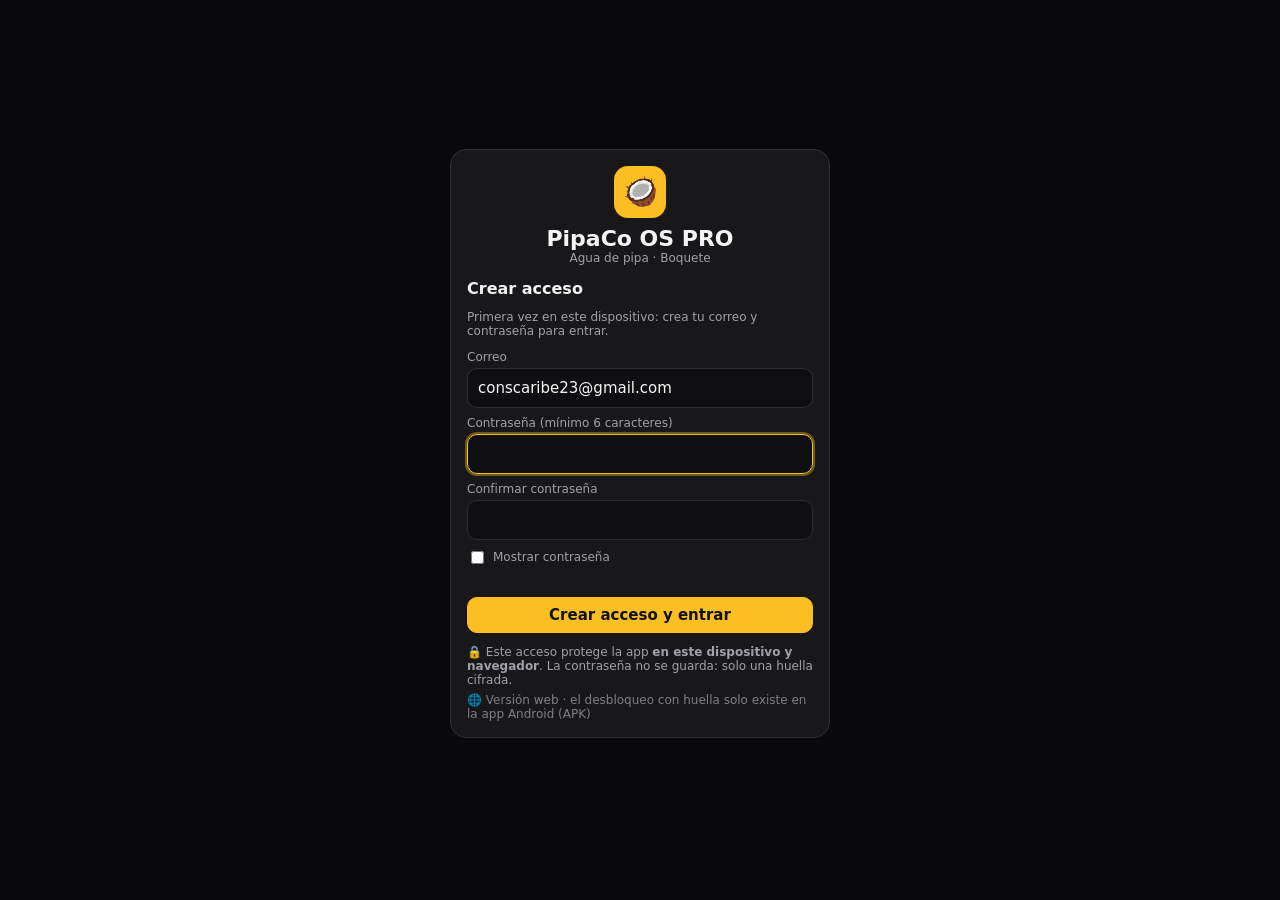
==== commit e5b8711f: "Android 2.2.1: bloqueo con huella robusto (tema AppCompat, prompt en onCreate, huella fuerte + confi" ====
--- a/index.html
+++ b/index.html
@@ -5,8 +5,17 @@
 <meta name="viewport" content="width=device-width, initial-scale=1, viewport-fit=cover">
 <meta name="theme-color" content="#09090b">
 <meta name="apple-mobile-web-app-capable" content="yes">
+<meta name="mobile-web-app-capable" content="yes">
+<meta name="apple-mobile-web-app-status-bar-style" content="black-translucent">
+<meta name="apple-mobile-web-app-title" content="PipaCo">
+<meta name="application-name" content="PipaCo">
+<meta name="description" content="PipaCo OS PRO: ventas, inventario, compras, depósitos y contabilidad para tu negocio de agua de pipa.">
+<meta name="format-detection" content="telephone=no">
+<link rel="manifest" href="manifest.webmanifest">
+<link rel="apple-touch-icon" sizes="180x180" href="icons/apple-touch-icon.png">
 <title>PipaCo OS PRO</title>
-<link rel="icon" href="data:image/svg+xml,<svg xmlns=%22http://www.w3.org/2000/svg%22 viewBox=%220 0 100 100%22><text y=%22.9em%22 font-size=%2290%22>🥥</text></svg>">
+<link rel="icon" type="image/png" sizes="64x64" href="icons/favicon-64.png">
+<link rel="icon" type="image/png" sizes="192x192" href="icons/icon-192.png">
 <style>:root{--bg:#09090b;--card:#18181b;--card2:#202024;--bd:#2e2e33;--tx:#f4f4f5;--mu:#a1a1aa;--ac:#fbbf24;--ac2:#f59e0b;--ok:#22c55e;--bad:#ef4444;--warn:#f97316;--info:#38bdf8}
 *{box-sizing:border-box}html,body{margin:0;background:var(--bg);color:var(--tx);font-family:system-ui,-apple-system,"Segoe UI",Roboto,sans-serif;font-size:15px}
 a{color:var(--ac)}button,input,select,textarea{font:inherit;color:inherit}
@@ -105,6 +114,22 @@
  .ithead{display:none}
  .modal-bg{padding:0}.modal{border-radius:0;min-height:100vh;max-width:none}
 }
+/* ---- App instalada: zonas seguras (notch / isla / barra de gestos) ---- */
+body{padding-left:env(safe-area-inset-left);padding-right:env(safe-area-inset-right)}
+main{padding-top:calc(20px + env(safe-area-inset-top))}
+.side{padding-top:env(safe-area-inset-top)}
+#authov{padding-top:calc(16px + env(safe-area-inset-top))!important;padding-bottom:calc(16px + env(safe-area-inset-bottom))!important}
+.modal-bg{padding-top:calc(20px + env(safe-area-inset-top))}
+.sheet>div{padding-bottom:calc(28px + env(safe-area-inset-bottom))}
+.toast{bottom:calc(90px + env(safe-area-inset-bottom))}
+@media(max-width:760px){main{padding-top:calc(14px + env(safe-area-inset-top))}.modal-bg{padding:env(safe-area-inset-top) 0 0}.modal{padding-bottom:calc(18px + env(safe-area-inset-bottom))}}
+#pwa-inst{position:fixed;right:calc(14px + env(safe-area-inset-right));bottom:calc(18px + env(safe-area-inset-bottom));z-index:10001;display:flex;align-items:center;gap:2px;background:var(--ac);color:#111;border-radius:999px;box-shadow:0 8px 24px rgba(0,0,0,.55);font-weight:700}
+#pwa-inst button{background:none;border:0;color:#111;cursor:pointer;font-weight:700;padding:10px 6px 10px 14px;font-size:14px}
+#pwa-inst button.x{padding:10px 12px 10px 4px;font-weight:400;opacity:.7}
+@media(max-width:760px){#pwa-inst{bottom:calc(76px + env(safe-area-inset-bottom))}}
+#pwa-upd,#apk-upd{position:fixed;left:50%;transform:translateX(-50%);top:calc(10px + env(safe-area-inset-top));z-index:10002;background:#1e3a8a;color:#dbeafe;border:1px solid #3b82f6;border-radius:12px;padding:12px 16px;cursor:pointer;box-shadow:0 10px 30px rgba(0,0,0,.6);font-weight:600;max-width:92vw;text-align:center}
+.ios-steps{margin:10px 0 0;padding-left:20px;line-height:1.7}
+.ios-steps b{color:var(--ac)}
 @media print{.side,.bnav,.btn,.seg{display:none!important}main{padding:0}body{background:#fff;color:#000}.card{border-color:#ccc;background:#fff}}
 </style>
 </head>
@@ -428,7 +453,9 @@
 function comprimir(file){return new Promise((res,rej)=>{const fr=new FileReader();fr.onload=()=>{const im=new Image();im.onload=()=>{const m=1400;let{width:w,height:h}=im;if(w>m||h>m){const s=m/Math.max(w,h);w=Math.round(w*s);h=Math.round(h*s)}const c=document.createElement('canvas');c.width=w;c.height=h;c.getContext('2d').drawImage(im,0,0,w,h);res(c.toDataURL('image/jpeg',0.72))};im.onerror=rej;im.src=fr.result};fr.onerror=rej;fr.readAsDataURL(file)})}
 
 /* ---------- Exportar ---------- */
-function descargar(nombre,contenido,tipo){const b=new Blob([contenido],{type:tipo});const a=document.createElement('a');a.href=URL.createObjectURL(b);a.download=nombre;document.body.appendChild(a);a.click();setTimeout(()=>{URL.revokeObjectURL(a.href);a.remove()},1500)}
+function descargar(nombre,contenido,tipo){const b=new Blob([contenido],{type:tipo});
+ if(window.PipaCoAndroid&&PipaCoAndroid.saveFile){const fr=new FileReader();fr.onload=()=>{try{const r=PipaCoAndroid.saveFile(nombre,tipo||'application/octet-stream',String(fr.result).split(',')[1]||'');toast(r&&r.indexOf('ERROR')!==0?'💾 Guardado en Descargas: '+esc(nombre):'No se pudo guardar el archivo'+(r?': '+esc(r):''),!(r&&r.indexOf('ERROR')!==0))}catch(e){toast('No se pudo guardar el archivo',1)}};fr.readAsDataURL(b);return}
+ const a=document.createElement('a');a.href=URL.createObjectURL(b);a.download=nombre;document.body.appendChild(a);a.click();setTimeout(()=>{URL.revokeObjectURL(a.href);a.remove()},1500)}
 function csv(rows){return'\ufeff'+rows.map(r=>r.map(c=>{c=c==null?'':String(c);return/[",;\n]/.test(c)?'"'+c.replace(/"/g,'""')+'"':c}).join(',')).join('\r\n')}
 function xls(hojas){const x=s=>String(s??'').replace(/&/g,'&amp;').replace(/</g,'&lt;').replace(/>/g,'&gt;').replace(/"/g,'&quot;');
  return`<?xml version="1.0" encoding="UTF-8"?><?mso-application progid="Excel.Sheet"?><Workbook xmlns="urn:schemas-microsoft-com:office:spreadsheet" xmlns:ss="urn:schemas-microsoft-com:office:spreadsheet"><Styles><Style ss:ID="h"><Font ss:Bold="1"/><Interior ss:Color="#FBBF24" ss:Pattern="Solid"/></Style><Style ss:ID="m"><NumberFormat ss:Format="#,##0.00"/></Style></Styles>`+
@@ -581,6 +608,7 @@
  <div class="grid g2" style="margin-top:12px">${inp('bancos','Bancos / cuentas (separados por coma)')}${inp('categoriasGasto','Categorías de gasto (separadas por coma)')}</div></div>
  <div class="card"><h2>Mensajes de WhatsApp</h2><div class="grid g2"><div class="fld"><label>Recordatorio de cobro ({cliente} {saldo} {vencido} {negocio})</label><textarea class="inp" rows="3" onchange="A.cfg('msgCobro',this.value)">${esc(C.msgCobro)}</textarea></div><div class="fld"><label>Confirmación de pedido ({cliente} {cantidad} {producto} {fecha} {total} {negocio})</label><textarea class="inp" rows="3" onchange="A.cfg('msgPedido',this.value)">${esc(C.msgPedido)}</textarea></div></div></div>
  ${AUTH.card()}
+ ${PWA.card()}
  <div class="card"><h2>💾 Datos y respaldo</h2><div class="row"><button class="btn p" onclick="A.exportJSON()">⬇️ Respaldo completo (JSON + fotos)</button><label class="btn">⬆️ Importar respaldo<input type="file" accept=".json,application/json" style="display:none" onchange="A.importJSON(this)"></label><button class="btn" onclick="A.excel('todo')">⬇️ Excel completo</button><button class="btn" onclick="A.csvVentas(true)">⬇️ CSV ventas</button><button class="btn" onclick="A.csvGastos()">⬇️ CSV gastos</button></div>
  <div class="row" style="margin-top:12px"><button class="btn" onclick="A.demo()">🧪 Cargar datos de ejemplo</button><button class="btn d" onclick="A.reset()">🗑 Borrar todos los datos</button></div>
  <div class="sm mu" style="margin-top:10px">Último guardado: ${S.actualizado?new Date(S.actualizado).toLocaleString('es-PA'):'—'} · Registros: ${S.ventas.length} ventas, ${S.facturas.length} facturas, ${S.gastos.length} gastos, ${S.clientes.length} clientes. Los datos viven solo en este navegador/dispositivo: haz respaldo semanal.</div></div>`};
@@ -685,7 +713,7 @@
   const c=AUTH.cfg();let o=document.getElementById('authov');if(!o){o=document.createElement('div');o.id='authov';document.body.appendChild(o)}
   o.style.cssText='position:fixed;inset:0;z-index:9999;background:var(--bg);display:flex;align-items:center;justify-content:center;padding:16px;overflow:auto';
   const head=`<div style="text-align:center;margin-bottom:14px"><div class="logo" style="margin:0 auto 8px;width:52px;height:52px;font-size:28px;border-radius:14px">🥥</div><h1 style="margin:0;font-size:22px">PipaCo OS PRO</h1><div class="mu sm">Agua de pipa · Boquete</div></div>`;
-  const nota=`<div class="sm mu" style="margin-top:12px">🔒 Este acceso protege la app <b>en este dispositivo y navegador</b>. La contraseña no se guarda: solo una huella cifrada.</div>`;
+  const nota=`<div class="sm mu" style="margin-top:12px">🔒 Este acceso protege la app <b>en este dispositivo y navegador</b>. La contraseña no se guarda: solo una huella cifrada.</div><div class="sm mu" style="margin-top:6px;opacity:.75">${(()=>{try{return window.PipaCoAndroid?'📱 App Android '+esc(PipaCoAndroid.version())+' · protegida con huella/PIN del teléfono':'🌐 Versión web · el desbloqueo con huella solo existe en la app Android (APK)'}catch(e){return ''}})()}</div>`;
   if(!c){o.innerHTML=`<form id="authf" class="card" style="width:100%;max-width:380px" autocomplete="on">${head}<h2>Crear acceso</h2><p class="sm mu">Primera vez en este dispositivo: crea tu correo y contraseña para entrar.</p>
    <div class="fld"><label>Correo</label><input class="inp" id="au_e" type="email" autocomplete="username" value="${AUTH_EMAIL_DEF}" required></div>
    <div class="fld" style="margin-top:8px"><label>Contraseña (mínimo 6 caracteres)</label><input class="inp" id="au_p" type="password" autocomplete="new-password" minlength="6" required></div>
@@ -718,7 +746,59 @@
   <div class="row" style="margin-top:10px"><button class="btn p" onclick="AUTH.cambiar()">Cambiar contraseña / correo</button></div></div>`}
 };
 
-document.addEventListener('DOMContentLoaded',()=>AUTH.gate(iniciar));
+/* ===================== App instalable (PWA) =====================
+   Android/Chrome: beforeinstallprompt. iPhone/iPad Safari: instrucciones (Compartir → Agregar a pantalla de inicio).
+   No toca los datos (localStorage / IndexedDB) ni el acceso. */
+const PWA={
+ deferred:null,reg:null,_recargando:false,
+ standalone(){return !!window.PipaCoAndroid||(window.matchMedia&&matchMedia('(display-mode: standalone)').matches)||window.navigator.standalone===true},
+ ios(){const ua=navigator.userAgent||'';return /iPad|iPhone|iPod/.test(ua)||(navigator.platform==='MacIntel'&&navigator.maxTouchPoints>1)},
+ iosNoSafari(){const ua=navigator.userAgent||'';return PWA.ios()&&/CriOS|FxiOS|EdgiOS|OPiOS|GSA|Instagram|FBAN|FBAV/.test(ua)},
+ puede(){return !PWA.standalone()&&(!!PWA.deferred||PWA.ios())},
+ oculto(){try{return sessionStorage.getItem('pipaco_pwa_x')==='1'}catch(e){return false}},
+ boton(){let b=document.getElementById('pwa-inst');
+  if(!PWA.puede()||PWA.oculto()){if(b)b.remove();return}
+  if(!b){b=document.createElement('div');b.id='pwa-inst';b.innerHTML='<button type="button" onclick="PWA.instalar()">📲 Instalar app</button><button type="button" class="x" aria-label="Ocultar" onclick="PWA.ocultar()">✕</button>';document.body.appendChild(b)}},
+ ocultar(){try{sessionStorage.setItem('pipaco_pwa_x','1')}catch(e){}PWA.boton()},
+ async instalar(){
+  if(PWA.deferred){const ev=PWA.deferred;PWA.deferred=null;ev.prompt();try{const r=await ev.userChoice;if(r&&r.outcome==='accepted')toast('✅ Instalando PipaCo en tu pantalla de inicio')}catch(e){}PWA.boton();PWA.refrescarCard();return}
+  if(PWA.ios())return PWA.instruccionesIOS();
+  toast('Abre el menú ⋮ del navegador y elige “Instalar app” o “Agregar a pantalla de inicio”.')},
+ instruccionesIOS(){const m=document.createElement('div');m.className='modal-bg';m.id='pwa-ios';m.style.zIndex='10003';m.onclick=e=>{if(e.target===m)m.remove()};
+  m.innerHTML=`<div class="modal" style="max-width:420px"><h3><span>📲 Instalar en iPhone / iPad</span><button class="btn xs" onclick="document.getElementById('pwa-ios').remove()">✕</button></h3>
+  ${PWA.iosNoSafari()?'<div class="alert warn"><div class="t">Primero abre este enlace en <b>Safari</b> (en otros navegadores del iPhone no siempre aparece la opción).</div></div>':''}
+  <ol class="ios-steps"><li>Toca <b>Compartir</b> <span style="font-size:18px">⎋</span> (el cuadrito con la flecha ↑, abajo o arriba en Safari).</li><li>Baja y toca <b>Agregar a pantalla de inicio</b> ➕.</li><li>Toca <b>Agregar</b>. El ícono 🥥 PipaCo aparece en tu pantalla.</li></ol>
+  <div class="sm mu" style="margin-top:10px">Ábrela siempre desde ese ícono. La primera vez te pedirá crear tu acceso en la app instalada (en iPhone la app guarda sus datos aparte de Safari; si ya tenías datos en Safari, haz un respaldo y luego impórtalo en la app).</div>
+  <button class="btn p" style="width:100%;justify-content:center;margin-top:12px" onclick="document.getElementById('pwa-ios').remove()">Entendido</button></div>`;
+  document.body.appendChild(m)},
+ card(){const inst=PWA.standalone();if(window.PipaCoAndroid&&PipaCoAndroid.checkUpdate){let v='';try{v=PipaCoAndroid.version()}catch(e){}
+  return`<div class="card" id="pwa-card"><h2>📲 App Android</h2><div class="sm" style="margin-bottom:10px"><span class="tag ok">Instalada</span> Versión <b>${esc(v)}</b>. Funciona sin internet; con internet revisa una vez al día si hay versión nueva.</div><div class="row"><button class="btn p" onclick="PipaCoAndroid.checkUpdate(false)">🔄 Buscar actualización</button></div>${PipaCoAndroid.diag?`<details style="margin-top:12px"><summary class="sm mu" style="cursor:pointer">🩺 Diagnóstico del desbloqueo con huella</summary><pre style="white-space:pre-wrap;font-size:11px;background:#0f0f12;padding:8px;border-radius:8px;margin-top:6px">${esc((()=>{try{return PipaCoAndroid.diag()}catch(e){return 'no disponible'}})())}</pre><div class="sm mu">Si la huella falla, manda una captura de esto.</div></details>`:''}</div>`}
+  return`<div class="card" id="pwa-card"><h2>📲 App en el teléfono</h2>${inst?'<div class="sm"><span class="tag ok">Instalada</span> Estás usando PipaCo como app. Funciona sin internet.</div>':
+  `<div class="sm mu" style="margin-bottom:10px">Instala PipaCo en tu pantalla de inicio: se abre como app, a pantalla completa y sin internet.</div><div class="row"><button class="btn p" onclick="PWA.instalar()">📲 Instalar app</button></div>
+  <div class="sm mu" style="margin-top:10px"><b>Android:</b> botón “Instalar app” o menú ⋮ → Instalar app. <b>iPhone:</b> en Safari, Compartir → Agregar a pantalla de inicio.</div>`}${/Android/i.test(navigator.userAgent)?`<div class="sm mu" style="margin-top:10px">🔐 ¿Quieres entrar con tu <b>huella</b>? Eso solo está en la app Android (APK): <a href="https://github.com/conscaribe23-debug/pipaco-os/releases/latest/download/PipaCo.apk">descargar PipaCo.apk</a>.</div>`:''}</div>`},
+ avisoApk(v){if(document.getElementById('apk-upd'))return;const d=document.createElement('div');d.id='apk-upd';d.setAttribute('role','button');
+  d.textContent='⬇️ Hay una actualización disponible ('+v+'), toca para ver';d.onclick=()=>{d.remove();PipaCoAndroid.checkUpdate(false)};document.body.appendChild(d)},
+ refrescarCard(){const c=document.getElementById('pwa-card');if(c)c.outerHTML=PWA.card()},
+ aviso(w){if(document.getElementById('pwa-upd'))return;const d=document.createElement('div');d.id='pwa-upd';d.setAttribute('role','button');d.textContent='🔄 Hay una nueva versión, toca para actualizar';
+  d.onclick=()=>{d.textContent='Actualizando…';PWA._recargando=true;const t=(PWA.reg&&PWA.reg.waiting)||w;if(t)t.postMessage({type:'SKIP_WAITING'});else location.reload()};document.body.appendChild(d)},
+ registrar(){
+  if(window.PipaCoAndroid||!('serviceWorker' in navigator)||!/^https?:$/.test(location.protocol))return;
+  navigator.serviceWorker.addEventListener('controllerchange',()=>{if(PWA._recargando){PWA._recargando=false;location.reload()}});
+  navigator.serviceWorker.register('sw.js').then(reg=>{PWA.reg=reg;
+   const vigilar=w=>{if(!w)return;w.addEventListener('statechange',()=>{if(w.state==='installed'&&navigator.serviceWorker.controller)PWA.aviso(w)})};
+   if(reg.waiting&&navigator.serviceWorker.controller)PWA.aviso(reg.waiting);
+   vigilar(reg.installing);reg.addEventListener('updatefound',()=>vigilar(reg.installing));
+   const buscar=()=>reg.update().catch(()=>{});setInterval(buscar,30*60000);document.addEventListener('visibilitychange',()=>{if(!document.hidden)buscar()})
+  }).catch(e=>console.warn('SW no registrado:',e&&e.message))},
+ init(){
+  window.addEventListener('beforeinstallprompt',e=>{e.preventDefault();PWA.deferred=e;PWA.boton();PWA.refrescarCard()});
+  window.addEventListener('appinstalled',()=>{PWA.deferred=null;PWA.boton();PWA.refrescarCard()});
+  if(window.matchMedia){const mq=matchMedia('(display-mode: standalone)');mq.addEventListener&&mq.addEventListener('change',()=>{PWA.boton();PWA.refrescarCard()})}
+  PWA.boton();
+  if(document.readyState==='complete')PWA.registrar();else window.addEventListener('load',PWA.registrar)}
+};
+
+document.addEventListener('DOMContentLoaded',()=>{AUTH.gate(iniciar);try{PWA.init()}catch(e){console.warn(e)}});
 
 </script>
 </body>
